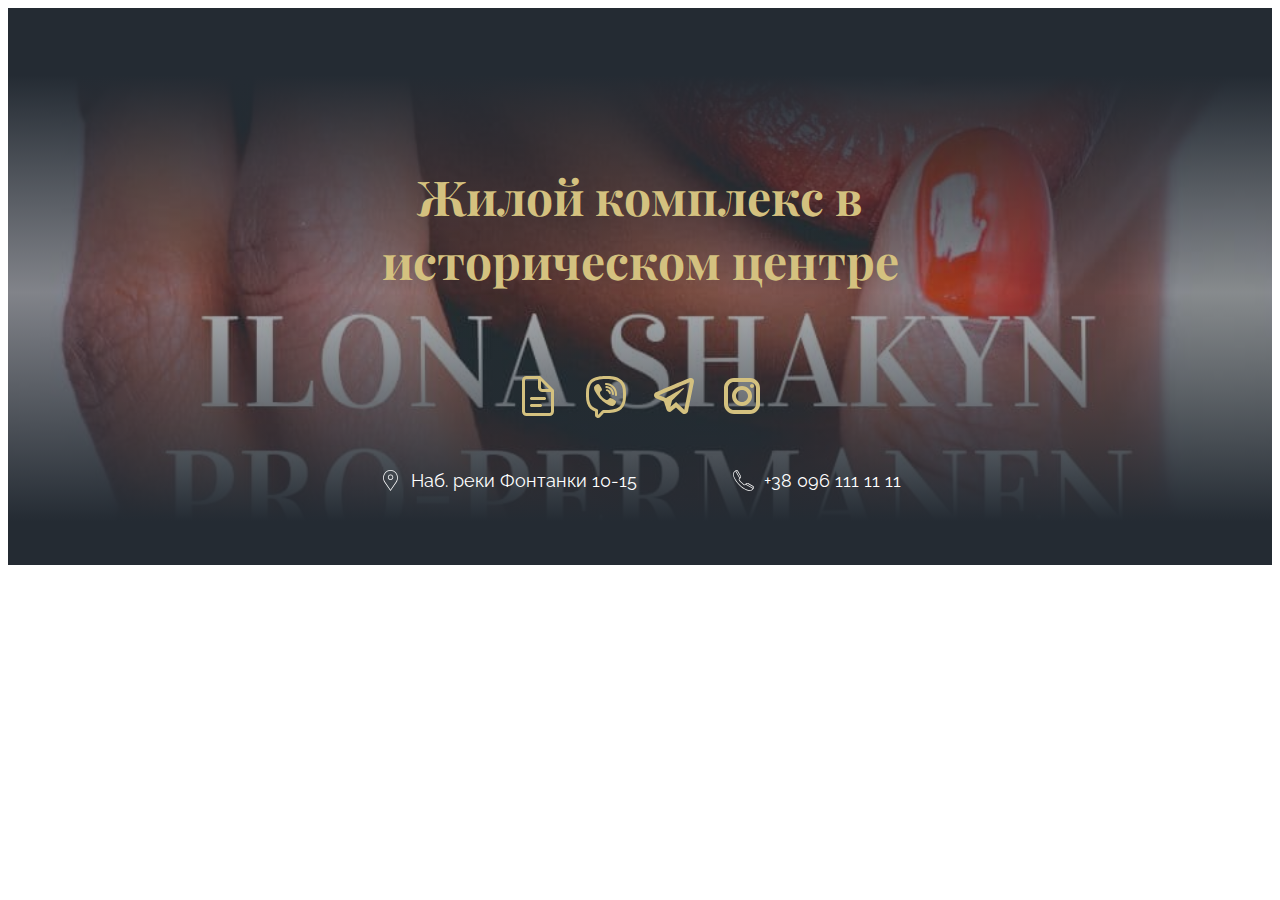
==== index.html @ 41fd20e3 "add hero section" ====
<!DOCTYPE html>
<html lang="ru">
  <head>
    <meta charset="UTF-8" />
    <meta http-equiv="X-UA-Compatible" content="IE=edge" />
    <meta name="viewport" content="width=device-width, initial-scale=1.0" />
    <link rel="preconnect" href="https://fonts.googleapis.com" />
    <link rel="preconnect" href="https://fonts.gstatic.com" crossorigin />
    <link
      href="https://fonts.googleapis.com/css2?family=Playfair+Display:wght@700&family=Raleway&family=Roboto&display=swap"
      rel="stylesheet"
    />
    <link
      rel="stylesheet"
      href="https://cdnjs.cloudflare.com/ajax/libs/modern-normalize/1.1.0/modern-normalize.min.css"
      integrity="sha512-wpPYUAdjBVSE4KJnH1VR1HeZfpl1ub8YT/NKx4PuQ5NmX2tKuGu6U/JRp5y+Y8XG2tV+wKQpNHVUX03MfMFn9Q=="
      crossorigin="anonymous"
      referrerpolicy="no-referrer"
    />
    <link rel="stylesheet" href="./sass/main.css" />
    <title>ilona-shakyn-pro-permanent</title>
  </head>
  <body>
    <main>
      <section class="hero">
        <div class="container">
          <h1 class="hero__title">Жилой комплекс в историческом центре</h1>

          <ul class="hero__list list">
            <li class="hero__item">
              <a href="" class="hero__list list">
                <svg class="hero__icon" width="48" height="48">
                  <use href="./image/sprite.svg#icon-mail"></use>
                </svg>
              </a>
            </li>
            <li class="hero__item">
              <a href="" class="hero__list list">
                <svg class="hero__icon" width="48" height="48">
                  <use href="./image/sprite.svg#icon-viber"></use>
                </svg>
              </a>
            </li>
            <li class="hero__item">
              <a href="" class="hero__list list">
                <svg class="hero__icon" width="48" height="48">
                  <use href="./image/sprite.svg#icon-telegram"></use>
                </svg>
              </a>
            </li>
            <li class="hero__item">
              <a href="" class="hero__list list">
                <svg class="hero__icon" width="48" height="48">
                  <use href="./image/sprite.svg#icon-instagram"></use>
                </svg>
              </a>
            </li>
          </ul>
          <ul class="hero__info-list list">
            <li class="hero__info-item">
              <a
                href=""
                target="_blank"
                rel="noopener noreferrer"
                class="hero__info-link link"
                ><svg class="hero__info-icon" width="21" height="21">
                  <use href="./image/sprite.svg#icon-nav-icon"></use>
                </svg>
                Наб. реки Фонтанки 10-15</a
              >
            </li>
            <li class="hero__info-item">
              <a href="tel:+380961111111" class="hero__info-link link"
                ><svg class="hero__info-icon" width="21" height="21">
                  <use href="./image/sprite.svg#icon-phone-call"></use>
                </svg>
                +38 096 111 11 11</a
              >
            </li>
          </ul>
        </div>
      </section>
    </main>
  </body>
</html>
---- sass/main.css ----
body {
  font-family: "Raleway", sans-serif;
}

h1,
h2,
h3,
h4,
h5,
h6 {
  margin-top: 0;
  margin-bottom: 0;
  font-family: "Playfair Display", serif;
  font-style: normal;
  font-weight: 700;
}

p {
  margin-top: 0;
  margin-bottom: 0;
  font-family: "Roboto", sans-serif;
  font-style: normal;
  font-weight: 300;
}

ul {
  margin-top: 0;
  margin-bottom: 0;
  padding-left: 0;
}

img {
  display: block;
}

.list {
  list-style: none;
}

.link {
  text-decoration: none;
}

:root {
  --main-title-color: #d4c17f;
  --second-title-color: #ffffff;
  --main-text-color: #ffffff;
  --main-nav-color: #d4c17f;
  --second-nav-color: #ffffff;
  --main-icon-color: #d4c17f;
  --main-anime: cubic-bezier(0.4, 0, 0.2, 1);
  --main-time-anime: 250ms;
}

.visually-hidden {
  position: absolute;
  width: 1px;
  height: 1px;
  margin: -1px;
  padding: 0;
  overflow: hidden;
  border: 0;
  clip: rect(0 0 0 0);
}

.container {
  width: 100%;
  padding-left: 15px;
  padding-right: 15px;
  margin: 0 auto;
}

@media screen and (min-width: 480px) {
  .container {
    max-width: 480px;
  }
}

@media screen and (min-width: 768px) {
  .container {
    max-width: 768px;
  }
}

@media screen and (min-width: 1200px) {
  .container {
    max-width: 1200px;
  }
}

.hero {
  padding-top: 96px;
  padding-bottom: 74px;
  background-image: -webkit-gradient(linear, left top, left bottom, color-stop(11.98%, #242b33), color-stop(51.04%, rgba(45, 52, 60, 0.38)), color-stop(92.19%, #242b33)), url(/image/hero-img.jpg);
  background-image: linear-gradient(180deg, #242b33 11.98%, rgba(45, 52, 60, 0.38) 51.04%, #242b33 92.19%), url(/image/hero-img.jpg);
  background-repeat: no-repeat;
  background-position: center;
  background-size: cover;
  margin: 0 auto;
}

@media screen and (min-width: 768px) {
  .hero {
    font-size: 48px;
  }
}

@media screen and (min-width: 1200px) {
  .hero {
    padding-top: 156px;
    padding-bottom: 74px;
  }
}

.hero__title {
  font-size: 26px;
  line-height: calc(64 / 48);
  text-align: center;
  color: #d4c17f;
  margin: 0 auto;
}

@media screen and (min-width: 768px) {
  .hero__title {
    font-size: 48px;
  }
}

@media screen and (min-width: 1200px) {
  .hero__title {
    width: 556px;
  }
}

.hero__list {
  display: -webkit-box;
  display: -ms-flexbox;
  display: flex;
  -ms-flex-wrap: wrap;
      flex-wrap: wrap;
  margin-top: 40px;
  -webkit-box-pack: center;
      -ms-flex-pack: center;
          justify-content: center;
}

.hero__item:not(:last-child) {
  margin-right: 20px;
}

.hero__icon {
  fill: var(--main-icon-color);
}

.hero__info-list {
  margin-top: 50px;
  display: -webkit-box;
  display: -ms-flexbox;
  display: flex;
  -webkit-box-orient: vertical;
  -webkit-box-direction: normal;
      -ms-flex-direction: column;
          flex-direction: column;
  -webkit-box-align: center;
      -ms-flex-align: center;
          align-items: center;
}

@media screen and (min-width: 1200px) {
  .hero__info-list {
    -webkit-box-orient: horizontal;
    -webkit-box-direction: normal;
        -ms-flex-direction: row;
            flex-direction: row;
    -webkit-box-pack: center;
        -ms-flex-pack: center;
            justify-content: center;
    -webkit-box-align: center;
        -ms-flex-align: center;
            align-items: center;
  }
}

.hero__info-item:not(:last-child) {
  margin-bottom: 20px;
}

@media screen and (min-width: 1200px) {
  .hero__info-item:not(:last-child) {
    margin-bottom: 0;
    margin-right: 96px;
  }
}

.hero__info-link {
  color: var(--main-text-color);
  font-size: 18px;
  line-height: calc(21 / 18);
  display: -webkit-box;
  display: -ms-flexbox;
  display: flex;
}

.hero__info-icon {
  fill: var(--main-text-color);
  margin-right: 10px;
}
/*# sourceMappingURL=main.css.map */
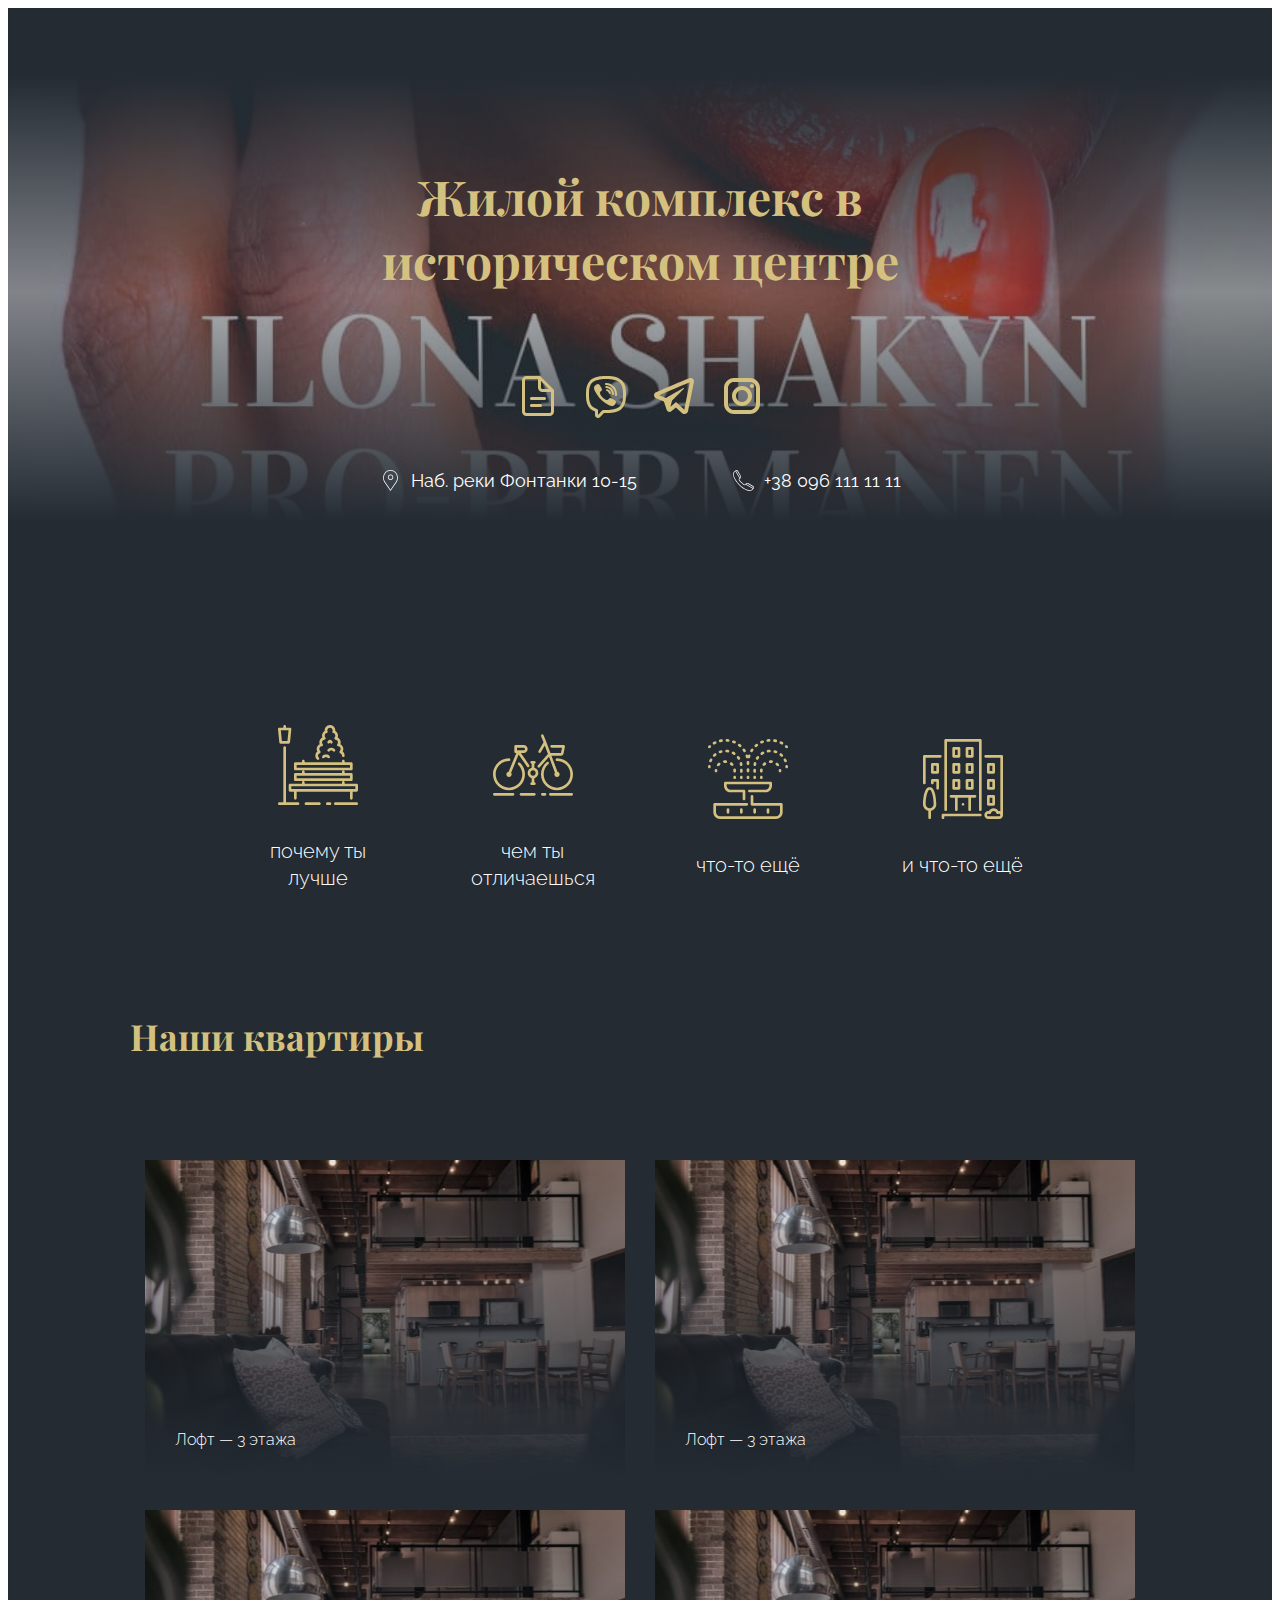
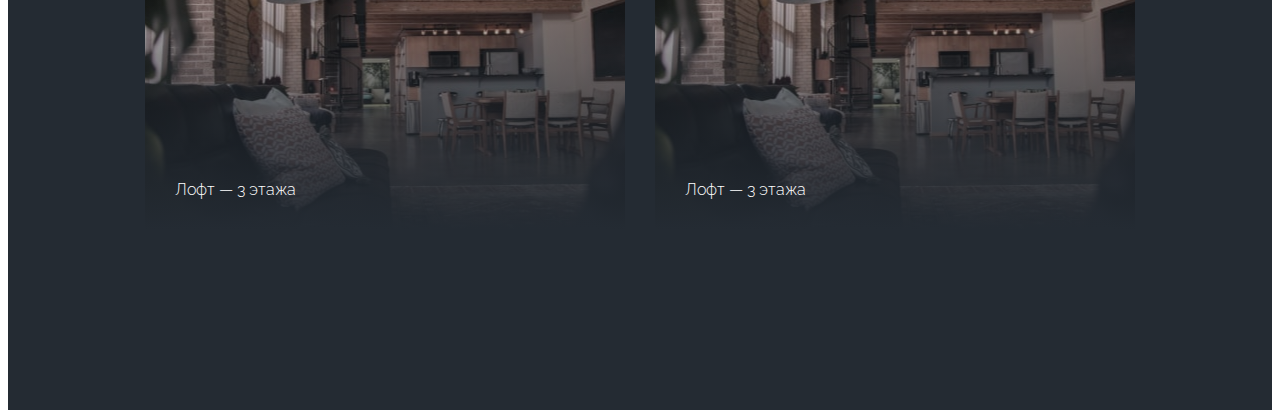
==== commit 80282fdc: "add main" ====
--- a/index.html
+++ b/index.html
@@ -17,11 +17,12 @@
       crossorigin="anonymous"
       referrerpolicy="no-referrer"
     />
-    <link rel="stylesheet" href="./sass/main.css" />
+    <link rel="stylesheet" href="./css/main.min.css" />
     <title>ilona-shakyn-pro-permanent</title>
   </head>
   <body>
     <main>
+      <!-- Hero -->
       <section class="hero">
         <div class="container">
           <h1 class="hero__title">Жилой комплекс в историческом центре</h1>
@@ -80,6 +81,70 @@
           </ul>
         </div>
       </section>
+
+      <!-- Advantage -->
+
+      <section class="advantage">
+        <div class="container">
+          <h2 class="visually-hidden">Преимущества</h2>
+          <ul class="advantage__list list">
+            <li class="advantage__item">
+              <svg class="advantage-icon" width="80" height="80">
+                <use href="./image/sprite.svg#icon-bench"></use>
+              </svg>
+              <p class="advantage__text">почему ты лучше</p>
+            </li>
+            <li class="advantage__item">
+              <svg class="advantage-icon" width="80" height="80">
+                <use href="./image/sprite.svg#icon-bicycle"></use>
+              </svg>
+              <p class="advantage__text">чем ты отличаешься</p>
+            </li>
+            <li class="advantage__item">
+              <svg class="advantage-icon" width="80" height="80">
+                <use href="./image/sprite.svg#icon-fountain"></use>
+              </svg>
+              <p class="advantage__text">что-то ещё</p>
+            </li>
+            <li class="advantage__item">
+              <svg class="advantage-icon" width="80" height="80">
+                <use href="./image/sprite.svg#icon-building"></use>
+              </svg>
+              <p class="advantage__text">и что-то ещё</p>
+            </li>
+          </ul>
+        </div>
+      </section>
+
+      <!-- Work -->
+
+      <section class="work">
+        <div class="container">
+          <h2 class="work__title">Наши квартиры</h2>
+          <ul class="work__list list">
+            <li class="work__item">
+              <a href="" class="work__link link">
+                <p class="work__text">Лофт — 3 этажа</p>
+              </a>
+            </li>
+            <li class="work__item">
+              <a href="" class="work__link link">
+                <p class="work__text">Лофт — 3 этажа</p>
+              </a>
+            </li>
+            <li class="work__item">
+              <a href="" class="work__link link">
+                <p class="work__text">Лофт — 3 этажа</p>
+              </a>
+            </li>
+            <li class="work__item">
+              <a href="" class="work__link link">
+                <p class="work__text">Лофт — 3 этажа</p>
+              </a>
+            </li>
+          </ul>
+        </div>
+      </section>
     </main>
   </body>
 </html>
--- a/css/main.min.css
+++ b/css/main.min.css
@@ -0,0 +1,2 @@
+body{font-family:"Raleway", sans-serif}h1,h2,h3,h4,h5,h6{margin-top:0;margin-bottom:0;font-family:"Playfair Display", serif;font-style:normal;font-weight:700;color:var(--main-title-color)}p{margin-top:0;margin-bottom:0;font-family:"Roboto", sans-serif;font-style:normal;font-weight:300;color:var(--main-text-color)}ul{margin-top:0;margin-bottom:0;padding-left:0}img{display:block}.list{list-style:none}.link{text-decoration:none}:root{--main-title-color: #d4c17f;--second-title-color: #ffffff;--main-text-color: #ffffff;--main-nav-color: #d4c17f;--second-nav-color: #ffffff;--main-icon-color: #d4c17f;--main-anime: cubic-bezier(0.4, 0, 0.2, 1);--main-time-anime: 250ms}.visually-hidden{position:absolute;width:1px;height:1px;margin:-1px;padding:0;overflow:hidden;border:0;clip:rect(0 0 0 0)}.container{width:100%;padding-left:15px;padding-right:15px;margin:0 auto}@media screen and (min-width: 480px){.container{max-width:480px}}@media screen and (min-width: 768px){.container{max-width:768px}}@media screen and (min-width: 1200px){.container{max-width:1200px}}.hero{padding-top:96px;padding-bottom:74px;background-image:linear-gradient(180deg, #242b33 11.98%, rgba(45,52,60,0.38) 51.04%, #242b33 92.19%),url(/image/hero-img.jpg);background-repeat:no-repeat;background-position:center;background-size:cover;margin:0 auto}@media screen and (min-width: 768px){.hero{font-size:48px}}@media screen and (min-width: 1200px){.hero{padding-top:156px;padding-bottom:74px}}.hero__title{font-size:26px;line-height:calc(64 / 48);text-align:center;color:#d4c17f;margin:0 auto}@media screen and (min-width: 768px){.hero__title{font-size:48px}}@media screen and (min-width: 1200px){.hero__title{width:556px}}.hero__list{display:flex;flex-wrap:wrap;margin-top:40px;justify-content:center}.hero__item:not(:last-child){margin-right:20px}.hero__icon{fill:var(--main-icon-color)}.hero__info-list{margin-top:50px;display:flex;flex-direction:column;align-items:center}@media screen and (min-width: 1200px){.hero__info-list{flex-direction:row;justify-content:center;align-items:center}}.hero__info-item:not(:last-child){margin-bottom:20px}@media screen and (min-width: 1200px){.hero__info-item:not(:last-child){margin-bottom:0;margin-right:96px}}.hero__info-link{color:var(--main-text-color);font-size:18px;line-height:calc(21 / 18);display:flex}.hero__info-icon{fill:var(--main-text-color);margin-right:10px}.advantage{background-color:#242b33;padding-top:80px;padding-bottom:80px}@media screen and (min-width: 768px){.advantage{padding-top:100px;padding-bottom:100px}}@media screen and (min-width: 1200px){.advantage{padding-top:120px;padding-bottom:120px}}.advantage__list{display:flex;flex-wrap:wrap;align-items:center;justify-content:center;margin-top:-40px;margin-left:-20px}@media screen and (min-width: 1200px){.advantage__list{flex-wrap:nowrap;max-width:790px;margin:0 auto}}.advantage__item{flex-basis:calc(100% / 2 - 70px);margin-top:40px;margin-left:20px;display:flex;flex-direction:column;justify-content:center;align-items:center}@media screen and (min-width: 1200px){.advantage__item{margin-left:0}.advantage__item:not(:last-child){margin-right:70px}}.advantage__text{margin-top:20px;font-size:16px;font-family:"Raleway", sans-serif;line-height:1.35;text-align:center}@media screen and (min-width: 1200px){.advantage__text{margin-top:33px;font-size:20px}}.work{background-color:#242b33;padding-bottom:80px}@media screen and (min-width: 768px){.work{padding-bottom:100px}}@media screen and (min-width: 1200px){.work{padding-bottom:180px}}.work__title{font-size:24px;line-height:calc(48 / 36);margin-bottom:40px}@media screen and (min-width: 768px){.work__title{margin-left:130px;font-size:36px}}@media screen and (min-width: 1200px){.work__title{font-size:36px;margin-bottom:100px;margin-left:90px}}.work__list{display:flex;flex-direction:column;align-content:center;justify-content:center}@media screen and (min-width: 1200px){.work__list{flex-direction:row;flex-wrap:wrap;margin-top:-30px;margin-left:-30px}}@media screen and (max-width: 1199px){.work__item{width:100%}.work__item:not(:last-child){margin-bottom:30px}}.work__link{position:relative;display:block;background-image:linear-gradient(180deg, #242b33 0%, rgba(36,43,51,0) .01%, #242b33 100%),url(/image/exemple-img.jpg);max-width:480px;height:200px;background-repeat:no-repeat;background-position:center;background-size:cover}@media screen and (min-width: 768px) and (max-width: 1199px){.work__link{width:535px;height:320px;margin-left:auto;margin-right:auto}}@media screen and (min-width: 1200px){.work__link{flex-basis:calc(100% / 2 - 30px);margin-top:30px;margin-left:30px;width:535px;height:320px}}.work__text{position:absolute;left:30px;bottom:30px;font-family:"Raleway", sans-serif;font-size:16px;line-height:calc(28 / 24)}
+/*# sourceMappingURL=main.min.css.map */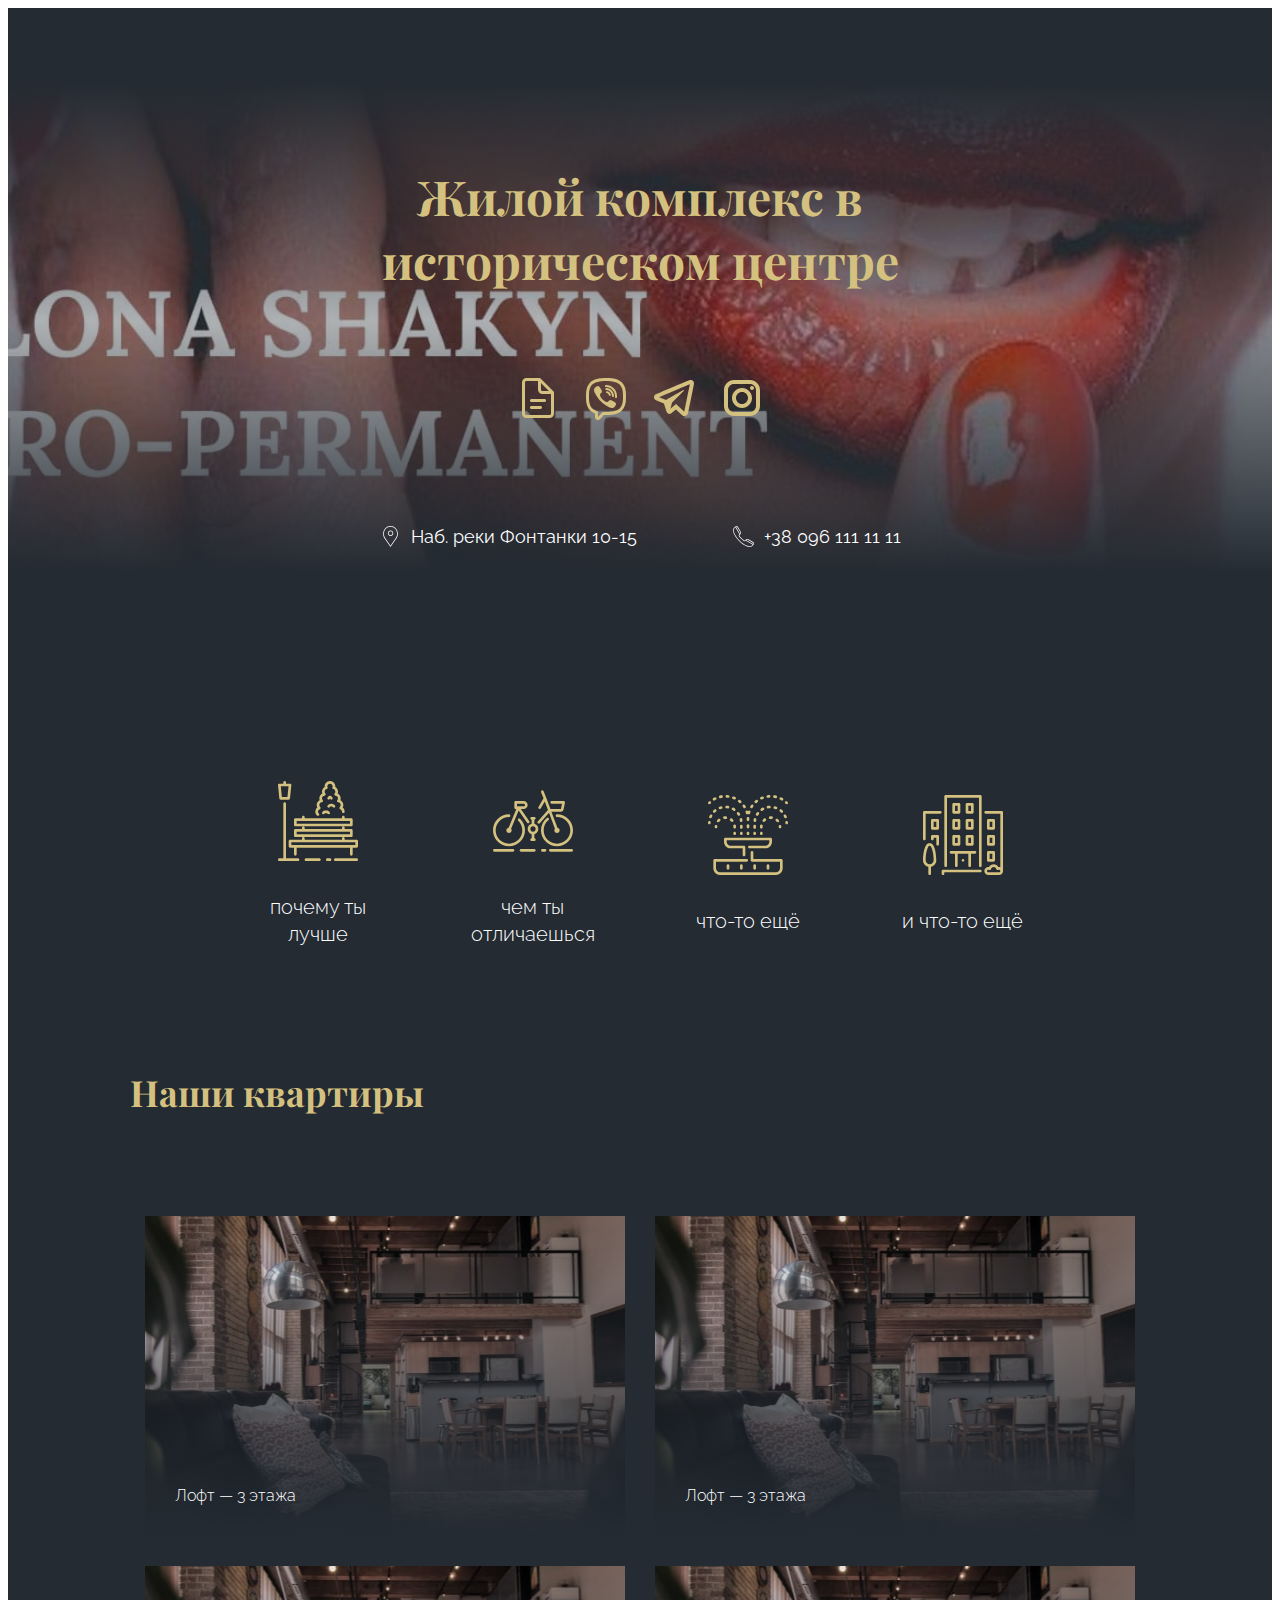
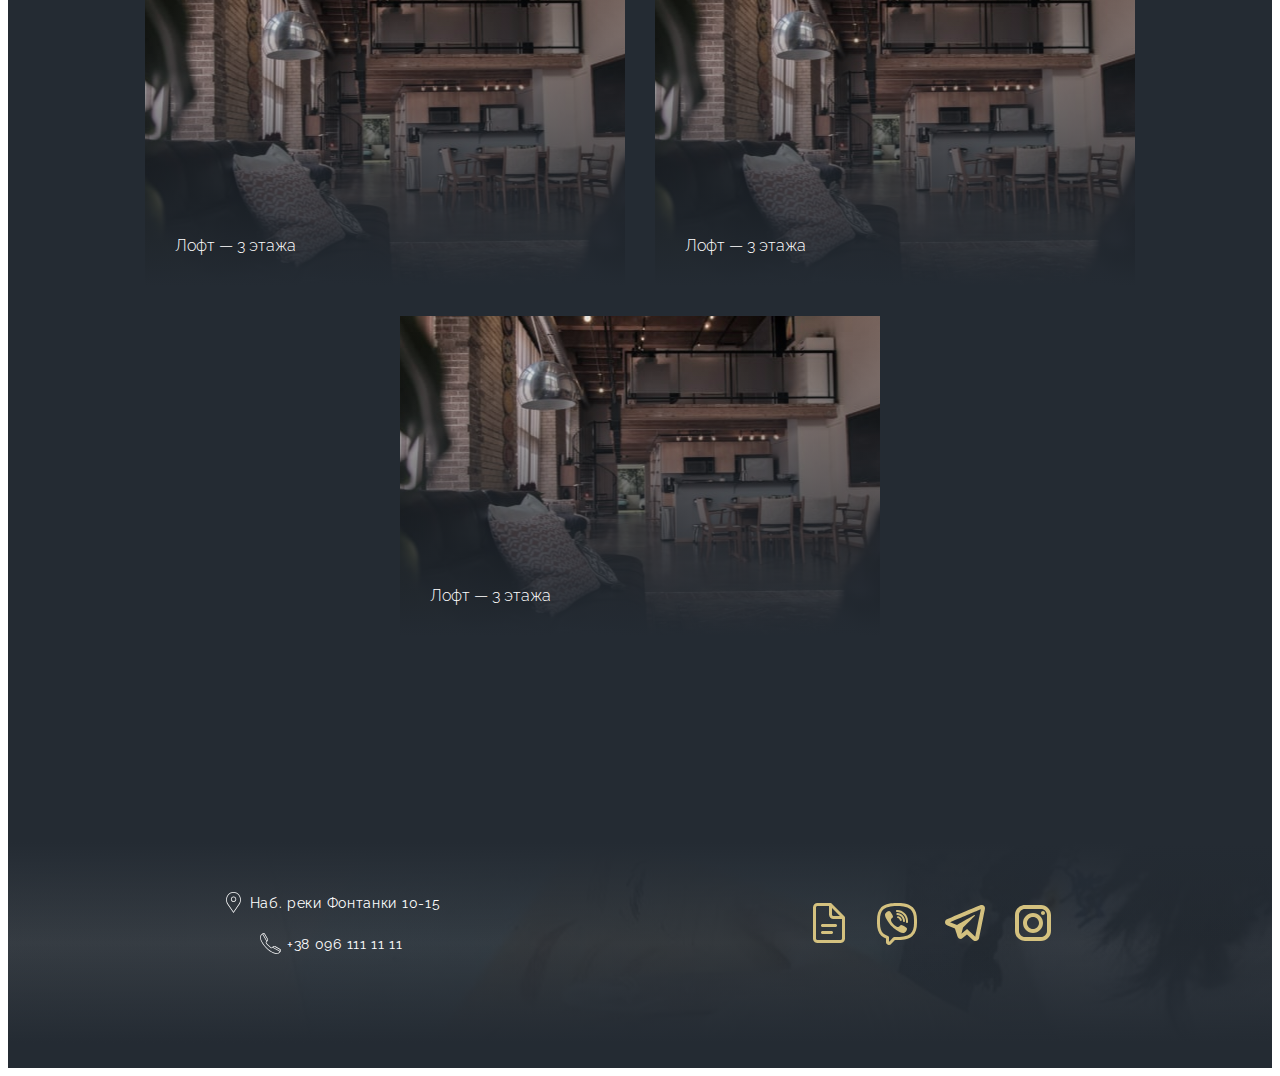
==== commit ed7d8a23: "add work." ====
--- a/index.html
+++ b/index.html
@@ -29,28 +29,28 @@
 
           <ul class="hero__list list">
             <li class="hero__item">
-              <a href="" class="hero__list list">
+              <a href="" class="hero__link link">
                 <svg class="hero__icon" width="48" height="48">
                   <use href="./image/sprite.svg#icon-mail"></use>
                 </svg>
               </a>
             </li>
             <li class="hero__item">
-              <a href="" class="hero__list list">
+              <a href="" class="hero__link link">
                 <svg class="hero__icon" width="48" height="48">
                   <use href="./image/sprite.svg#icon-viber"></use>
                 </svg>
               </a>
             </li>
             <li class="hero__item">
-              <a href="" class="hero__list list">
+              <a href="" class="hero__link link">
                 <svg class="hero__icon" width="48" height="48">
                   <use href="./image/sprite.svg#icon-telegram"></use>
                 </svg>
               </a>
             </li>
             <li class="hero__item">
-              <a href="" class="hero__list list">
+              <a href="" class="hero__link link">
                 <svg class="hero__icon" width="48" height="48">
                   <use href="./image/sprite.svg#icon-instagram"></use>
                 </svg>
@@ -122,23 +122,28 @@
         <div class="container">
           <h2 class="work__title">Наши квартиры</h2>
           <ul class="work__list list">
-            <li class="work__item">
-              <a href="" class="work__link link">
-                <p class="work__text">Лофт — 3 этажа</p>
-              </a>
-            </li>
-            <li class="work__item">
-              <a href="" class="work__link link">
-                <p class="work__text">Лофт — 3 этажа</p>
-              </a>
-            </li>
-            <li class="work__item">
-              <a href="" class="work__link link">
-                <p class="work__text">Лофт — 3 этажа</p>
-              </a>
-            </li>
-            <li class="work__item">
-              <a href="" class="work__link link">
+            <li id="r1" class="work__item">
+              <a href="first-work.html" class="work__link link">
+                <p class="work__text">Лофт — 3 этажа</p>
+              </a>
+            </li>
+            <li id="r2" class="work__item">
+              <a href="second-work.html" class="work__link link">
+                <p class="work__text">Лофт — 3 этажа</p>
+              </a>
+            </li>
+            <li id="r3" class="work__item">
+              <a href="third-work.html" class="work__link link">
+                <p class="work__text">Лофт — 3 этажа</p>
+              </a>
+            </li>
+            <li id="r4" class="work__item">
+              <a href="fourth-work.html" class="work__link link">
+                <p class="work__text">Лофт — 3 этажа</p>
+              </a>
+            </li>
+            <li id="r5" class="work__item">
+              <a href="fiveth-work.html" class="work__link link">
                 <p class="work__text">Лофт — 3 этажа</p>
               </a>
             </li>
@@ -146,5 +151,64 @@
         </div>
       </section>
     </main>
+
+    <!-- Footer -->
+
+    <footer class="footer">
+      <div class="container footer__container">
+        <ul class="footer__info-list list">
+          <li class="footer__info-item">
+            <a
+              href=""
+              target="_blank"
+              rel="noopener noreferrer"
+              class="footer__info-link link"
+              ><svg class="footer__info-icon" width="21" height="21">
+                <use href="./image/sprite.svg#icon-nav-icon"></use>
+              </svg>
+              Наб. реки Фонтанки 10-15</a
+            >
+          </li>
+          <li class="footer__info-item">
+            <a href="tel:+380961111111" class="footer__info-link link"
+              ><svg class="footer__info-icon" width="21" height="21">
+                <use href="./image/sprite.svg#icon-phone-call"></use>
+              </svg>
+              +38 096 111 11 11</a
+            >
+          </li>
+        </ul>
+        <ul class="footer__list list">
+          <li class="footer__item">
+            <a href="" class="footer__link link">
+              <svg class="footer__icon" width="48" height="48">
+                <use href="./image/sprite.svg#icon-mail"></use>
+              </svg>
+            </a>
+          </li>
+          <li class="footer__item">
+            <a href="" class="footer__link link">
+              <svg class="footer__icon" width="48" height="48">
+                <use href="./image/sprite.svg#icon-viber"></use>
+              </svg>
+            </a>
+          </li>
+          <li class="footer__item">
+            <a href="" class="footer__link link">
+              <svg class="footer__icon" width="48" height="48">
+                <use href="./image/sprite.svg#icon-telegram"></use>
+              </svg>
+            </a>
+          </li>
+          <li class="footer__item">
+            <a href="" class="footer__link link">
+              <svg class="footer__icon" width="48" height="48">
+                <use href="./image/sprite.svg#icon-instagram"></use>
+              </svg>
+            </a>
+          </li>
+        </ul>
+      </div>
+    </footer>
   </body>
 </html>
--- a/css/main.min.css
+++ b/css/main.min.css
@@ -1,2 +1,2 @@
-body{font-family:"Raleway", sans-serif}h1,h2,h3,h4,h5,h6{margin-top:0;margin-bottom:0;font-family:"Playfair Display", serif;font-style:normal;font-weight:700;color:var(--main-title-color)}p{margin-top:0;margin-bottom:0;font-family:"Roboto", sans-serif;font-style:normal;font-weight:300;color:var(--main-text-color)}ul{margin-top:0;margin-bottom:0;padding-left:0}img{display:block}.list{list-style:none}.link{text-decoration:none}:root{--main-title-color: #d4c17f;--second-title-color: #ffffff;--main-text-color: #ffffff;--main-nav-color: #d4c17f;--second-nav-color: #ffffff;--main-icon-color: #d4c17f;--main-anime: cubic-bezier(0.4, 0, 0.2, 1);--main-time-anime: 250ms}.visually-hidden{position:absolute;width:1px;height:1px;margin:-1px;padding:0;overflow:hidden;border:0;clip:rect(0 0 0 0)}.container{width:100%;padding-left:15px;padding-right:15px;margin:0 auto}@media screen and (min-width: 480px){.container{max-width:480px}}@media screen and (min-width: 768px){.container{max-width:768px}}@media screen and (min-width: 1200px){.container{max-width:1200px}}.hero{padding-top:96px;padding-bottom:74px;background-image:linear-gradient(180deg, #242b33 11.98%, rgba(45,52,60,0.38) 51.04%, #242b33 92.19%),url(/image/hero-img.jpg);background-repeat:no-repeat;background-position:center;background-size:cover;margin:0 auto}@media screen and (min-width: 768px){.hero{font-size:48px}}@media screen and (min-width: 1200px){.hero{padding-top:156px;padding-bottom:74px}}.hero__title{font-size:26px;line-height:calc(64 / 48);text-align:center;color:#d4c17f;margin:0 auto}@media screen and (min-width: 768px){.hero__title{font-size:48px}}@media screen and (min-width: 1200px){.hero__title{width:556px}}.hero__list{display:flex;flex-wrap:wrap;margin-top:40px;justify-content:center}.hero__item:not(:last-child){margin-right:20px}.hero__icon{fill:var(--main-icon-color)}.hero__info-list{margin-top:50px;display:flex;flex-direction:column;align-items:center}@media screen and (min-width: 1200px){.hero__info-list{flex-direction:row;justify-content:center;align-items:center}}.hero__info-item:not(:last-child){margin-bottom:20px}@media screen and (min-width: 1200px){.hero__info-item:not(:last-child){margin-bottom:0;margin-right:96px}}.hero__info-link{color:var(--main-text-color);font-size:18px;line-height:calc(21 / 18);display:flex}.hero__info-icon{fill:var(--main-text-color);margin-right:10px}.advantage{background-color:#242b33;padding-top:80px;padding-bottom:80px}@media screen and (min-width: 768px){.advantage{padding-top:100px;padding-bottom:100px}}@media screen and (min-width: 1200px){.advantage{padding-top:120px;padding-bottom:120px}}.advantage__list{display:flex;flex-wrap:wrap;align-items:center;justify-content:center;margin-top:-40px;margin-left:-20px}@media screen and (min-width: 1200px){.advantage__list{flex-wrap:nowrap;max-width:790px;margin:0 auto}}.advantage__item{flex-basis:calc(100% / 2 - 70px);margin-top:40px;margin-left:20px;display:flex;flex-direction:column;justify-content:center;align-items:center}@media screen and (min-width: 1200px){.advantage__item{margin-left:0}.advantage__item:not(:last-child){margin-right:70px}}.advantage__text{margin-top:20px;font-size:16px;font-family:"Raleway", sans-serif;line-height:1.35;text-align:center}@media screen and (min-width: 1200px){.advantage__text{margin-top:33px;font-size:20px}}.work{background-color:#242b33;padding-bottom:80px}@media screen and (min-width: 768px){.work{padding-bottom:100px}}@media screen and (min-width: 1200px){.work{padding-bottom:180px}}.work__title{font-size:24px;line-height:calc(48 / 36);margin-bottom:40px}@media screen and (min-width: 768px){.work__title{margin-left:130px;font-size:36px}}@media screen and (min-width: 1200px){.work__title{font-size:36px;margin-bottom:100px;margin-left:90px}}.work__list{display:flex;flex-direction:column;align-content:center;justify-content:center}@media screen and (min-width: 1200px){.work__list{flex-direction:row;flex-wrap:wrap;margin-top:-30px;margin-left:-30px}}@media screen and (max-width: 1199px){.work__item{width:100%}.work__item:not(:last-child){margin-bottom:30px}}.work__link{position:relative;display:block;background-image:linear-gradient(180deg, #242b33 0%, rgba(36,43,51,0) .01%, #242b33 100%),url(/image/exemple-img.jpg);max-width:480px;height:200px;background-repeat:no-repeat;background-position:center;background-size:cover}@media screen and (min-width: 768px) and (max-width: 1199px){.work__link{width:535px;height:320px;margin-left:auto;margin-right:auto}}@media screen and (min-width: 1200px){.work__link{flex-basis:calc(100% / 2 - 30px);margin-top:30px;margin-left:30px;width:535px;height:320px}}.work__text{position:absolute;left:30px;bottom:30px;font-family:"Raleway", sans-serif;font-size:16px;line-height:calc(28 / 24)}
+body{font-family:"Raleway", sans-serif}h1,h2,h3,h4,h5,h6{margin-top:0;margin-bottom:0;font-family:"Playfair Display", serif;font-style:normal;font-weight:700;color:var(--main-title-color)}p{margin-top:0;margin-bottom:0;font-family:"Roboto", sans-serif;font-style:normal;font-weight:300;color:var(--main-text-color)}ul{margin-top:0;margin-bottom:0;padding-left:0}img{display:block}.list{list-style:none}.link{text-decoration:none}:root{--main-title-color: #d4c17f;--second-title-color: #ffffff;--main-text-color: #ffffff;--second-text-color: #d4c17f;--main-nav-color: #d4c17f;--second-nav-color: #ffffff;--main-icon-color: #d4c17f;--second-icon-color: #ffffff;--main-anime: cubic-bezier(0.4, 0, 0.2, 1);--main-time-anime: 250ms}.visually-hidden{position:absolute;width:1px;height:1px;margin:-1px;padding:0;overflow:hidden;border:0;clip:rect(0 0 0 0)}.container{width:100%;padding-left:15px;padding-right:15px;margin:0 auto}@media screen and (min-width: 480px){.container{max-width:480px}}@media screen and (min-width: 768px){.container{max-width:768px}}@media screen and (min-width: 1200px){.container{max-width:1200px}}.hero{padding-top:96px;padding-bottom:43px;background-image:linear-gradient(180deg, #242b33 11.98%, rgba(45,52,60,0.38) 51.04%, #242b33 92.19%),url(../image/hero-mob.jpg);background-repeat:no-repeat;background-position:center;background-size:cover;margin:0 auto}@media screen and (min-width: 1200px){.hero{padding-top:156px;padding-bottom:74px;background-image:linear-gradient(180deg, #242b33 11.98%, rgba(45,52,60,0.38) 51.04%, #242b33 92.19%),url(../image/hero-comp.jpg)}}.hero__title{font-size:26px;line-height:calc(64 / 48);text-align:center;color:#d4c17f;margin:0 auto}@media screen and (min-width: 768px){.hero__title{font-size:48px}}@media screen and (min-width: 1200px){.hero__title{width:556px}}.hero__list{display:flex;margin-top:82px;justify-content:center}.hero__item:not(:last-child){margin-right:20px}.hero__icon{fill:var(--main-icon-color);transition:fill var(--main-time-anime) var(--main-anime)}.hero__link:focus .hero__icon,.hero__link:hover .hero__icon{fill:var(--second-icon-color)}.hero__info-list{margin-top:50px;display:flex;flex-direction:column;align-items:center}@media screen and (min-width: 768px){.hero__info-list{margin-top:140px}}@media screen and (min-width: 1200px){.hero__info-list{flex-direction:row;justify-content:center;align-items:center;margin-top:100px}}.hero__info-item:not(:last-child){margin-bottom:20px}@media screen and (min-width: 1200px){.hero__info-item:not(:last-child){margin-bottom:0;margin-right:96px}}.hero__info-link{color:var(--main-text-color);font-size:18px;line-height:calc(21 / 18);display:flex;transition:color var(--main-time-anime) var(--main-anime)}.hero__info-link:hover,.hero__info-link:focus{color:var(--second-text-color)}.hero__info-icon{fill:var(--second-icon-color);margin-right:10px;transition:fill var(--main-time-anime) var(--main-anime)}.hero__info-link:focus .hero__info-icon,.hero__info-link:hover .hero__info-icon{fill:var(--main-icon-color)}.advantage{background-color:#242b33;padding-top:80px;padding-bottom:80px}@media screen and (min-width: 768px){.advantage{padding-top:100px;padding-bottom:100px}}@media screen and (min-width: 1200px){.advantage{padding-top:120px;padding-bottom:120px}}.advantage__list{display:flex;flex-wrap:wrap;align-items:center;justify-content:center;margin-top:-40px;margin-left:-20px}@media screen and (min-width: 1200px){.advantage__list{flex-wrap:nowrap;max-width:790px;margin:0 auto}}.advantage__item{flex-basis:calc(100% / 2 - 70px);margin-top:40px;margin-left:20px;display:flex;flex-direction:column;justify-content:center;align-items:center}@media screen and (min-width: 1200px){.advantage__item{margin-left:0}.advantage__item:not(:last-child){margin-right:70px}}.advantage__text{margin-top:20px;font-size:16px;font-family:"Raleway", sans-serif;line-height:1.35;text-align:center}@media screen and (min-width: 1200px){.advantage__text{margin-top:33px;font-size:20px}}.work{background-color:#242b33;padding-bottom:80px}@media screen and (min-width: 768px){.work{padding-bottom:100px}}@media screen and (min-width: 1200px){.work{padding-bottom:180px}}.work__title{font-size:24px;line-height:calc(48 / 36);margin-bottom:40px}@media screen and (min-width: 768px){.work__title{margin-left:130px;font-size:36px}}@media screen and (min-width: 1200px){.work__title{font-size:36px;margin-bottom:100px;margin-left:90px}}.work__list{display:flex;flex-direction:column;align-content:center;justify-content:center}@media screen and (min-width: 1200px){.work__list{flex-direction:row;flex-wrap:wrap;margin-top:-30px;margin-left:-30px}}@media screen and (max-width: 1199px){.work__item{width:100%}.work__item:not(:last-child){margin-bottom:30px}}.work__link{position:relative;display:block;background-image:linear-gradient(180deg, #242b33 0%, rgba(36,43,51,0) .01%, #242b33 100%),url(../image/exemple-img.jpg);max-width:480px;height:200px;background-repeat:no-repeat;background-position:center;background-size:cover}.work__link:hover,.work__link:focus{border:1px solid var(--main-nav-color)}@media screen and (min-width: 768px) and (max-width: 1199px){.work__link{width:535px;height:320px;margin-left:auto;margin-right:auto}}@media screen and (min-width: 1200px){.work__link{flex-basis:calc(100% / 2 - 30px);margin-top:30px;margin-left:30px;width:535px;height:320px}}.work__text{position:absolute;left:30px;bottom:30px;font-family:"Raleway", sans-serif;font-size:16px;line-height:calc(28 / 24)}.footer{padding-top:76px;padding-bottom:114px;background-image:linear-gradient(180deg, #242b33 10.42%, rgba(36,43,51,0) 50.52%, #242b33 90.1%),linear-gradient(0deg, rgba(36,43,51,0.9), rgba(36,43,51,0.9)),url(../image/footer-img.jpg);background-repeat:no-repeat;background-position:center;background-size:cover;margin:0 auto}@media screen and (min-width: 1200px){.footer__container{display:flex;justify-content:space-around}}.footer__info-list{display:flex;flex-direction:column;justify-content:center;align-items:center}.footer__info-item:not(:last-child){margin-bottom:20px}.footer__info-link{display:flex;align-items:center;font-size:14px;line-height:calc(16 / 14);letter-spacing:0.05em;color:var(--main-text-color);transition:color var(--main-time-anime) var(--main-anime)}.footer__info-link:focus,.footer__info-link:hover{color:var(--second-text-color)}.footer__info-icon{margin-right:6px;fill:var(--second-icon-color);transition:fill var(--main-time-anime) var(--main-anime)}.footer__info-link:hover .footer__info-icon,.footer__info-link:focus .footer__info-icon{fill:var(--main-icon-color)}.footer__list{display:flex;align-items:center;justify-content:center;margin-top:80px}@media screen and (min-width: 1200px){.footer__list{margin-top:0}}.footer__item:not(:last-child){margin-right:20px}.footer__link{display:block;width:48px;height:48px}.footer__icon{fill:var(--main-icon-color);transition:fill var(--main-time-anime) var(--main-anime)}.footer__link:hover .footer__icon,.footer__link:focus .footer__icon{fill:var(--second-icon-color)}.first-work{width:100vw;height:100vh;padding-top:96px;padding-bottom:74px;background-image:linear-gradient(180deg, #242b33 11.98%, rgba(45,52,60,0.38) 51.04%, #242b33 92.19%),url(../image/exemple-img.jpg);background-repeat:no-repeat;background-position:center;background-size:cover;margin:0 auto}.first-work__link{position:absolute;top:85vh;right:10vw}.first-work__icon{fill:var(--main-icon-color);transition:fill var(--main-time-anime) var(--main-anime)}.first-work__icon:focus,.first-work__icon:hover{fill:var(--second-icon-color)}.second-work{width:100vw;height:100vh;padding-top:96px;padding-bottom:74px;background-image:linear-gradient(180deg, #242b33 11.98%, rgba(45,52,60,0.38) 51.04%, #242b33 92.19%),url(../image/exemple-img.jpg);background-repeat:no-repeat;background-position:center;background-size:cover;margin:0 auto}.second-work__link{position:absolute;top:85vh;right:10vw}.second-work__icon{fill:var(--main-icon-color);transition:fill var(--main-time-anime) var(--main-anime)}.second-work__icon:focus,.second-work__icon:hover{fill:var(--second-icon-color)}.third-work{width:100vw;height:100vh;padding-top:96px;padding-bottom:74px;background-image:linear-gradient(180deg, #242b33 11.98%, rgba(45,52,60,0.38) 51.04%, #242b33 92.19%),url(../image/exemple-img.jpg);background-repeat:no-repeat;background-position:center;background-size:cover;margin:0 auto}.third-work__link{position:absolute;top:85vh;right:10vw}.third-work__icon{fill:var(--main-icon-color);transition:fill var(--main-time-anime) var(--main-anime)}.third-work__icon:focus,.third-work__icon:hover{fill:var(--second-icon-color)}.fourth-work{width:100vw;height:100vh;padding-top:96px;padding-bottom:74px;background-image:linear-gradient(180deg, #242b33 11.98%, rgba(45,52,60,0.38) 51.04%, #242b33 92.19%),url(../image/exemple-img.jpg);background-repeat:no-repeat;background-position:center;background-size:cover;margin:0 auto}.fourth-work__link{position:absolute;top:85vh;right:10vw}.fourth-work__icon{fill:var(--main-icon-color);transition:fill var(--main-time-anime) var(--main-anime)}.fourth-work__icon:focus,.fourth-work__icon:hover{fill:var(--second-icon-color)}.fiveth-work{width:100vw;height:100vh;padding-top:96px;padding-bottom:74px;background-image:linear-gradient(180deg, #242b33 11.98%, rgba(45,52,60,0.38) 51.04%, #242b33 92.19%),url(../image/exemple-img.jpg);background-repeat:no-repeat;background-position:center;background-size:cover;margin:0 auto}.fiveth-work__link{position:absolute;top:85vh;right:10vw}.fiveth-work__icon{fill:var(--main-icon-color);transition:fill var(--main-time-anime) var(--main-anime)}.fiveth-work__icon:focus,.fiveth-work__icon:hover{fill:var(--second-icon-color)}
 /*# sourceMappingURL=main.min.css.map */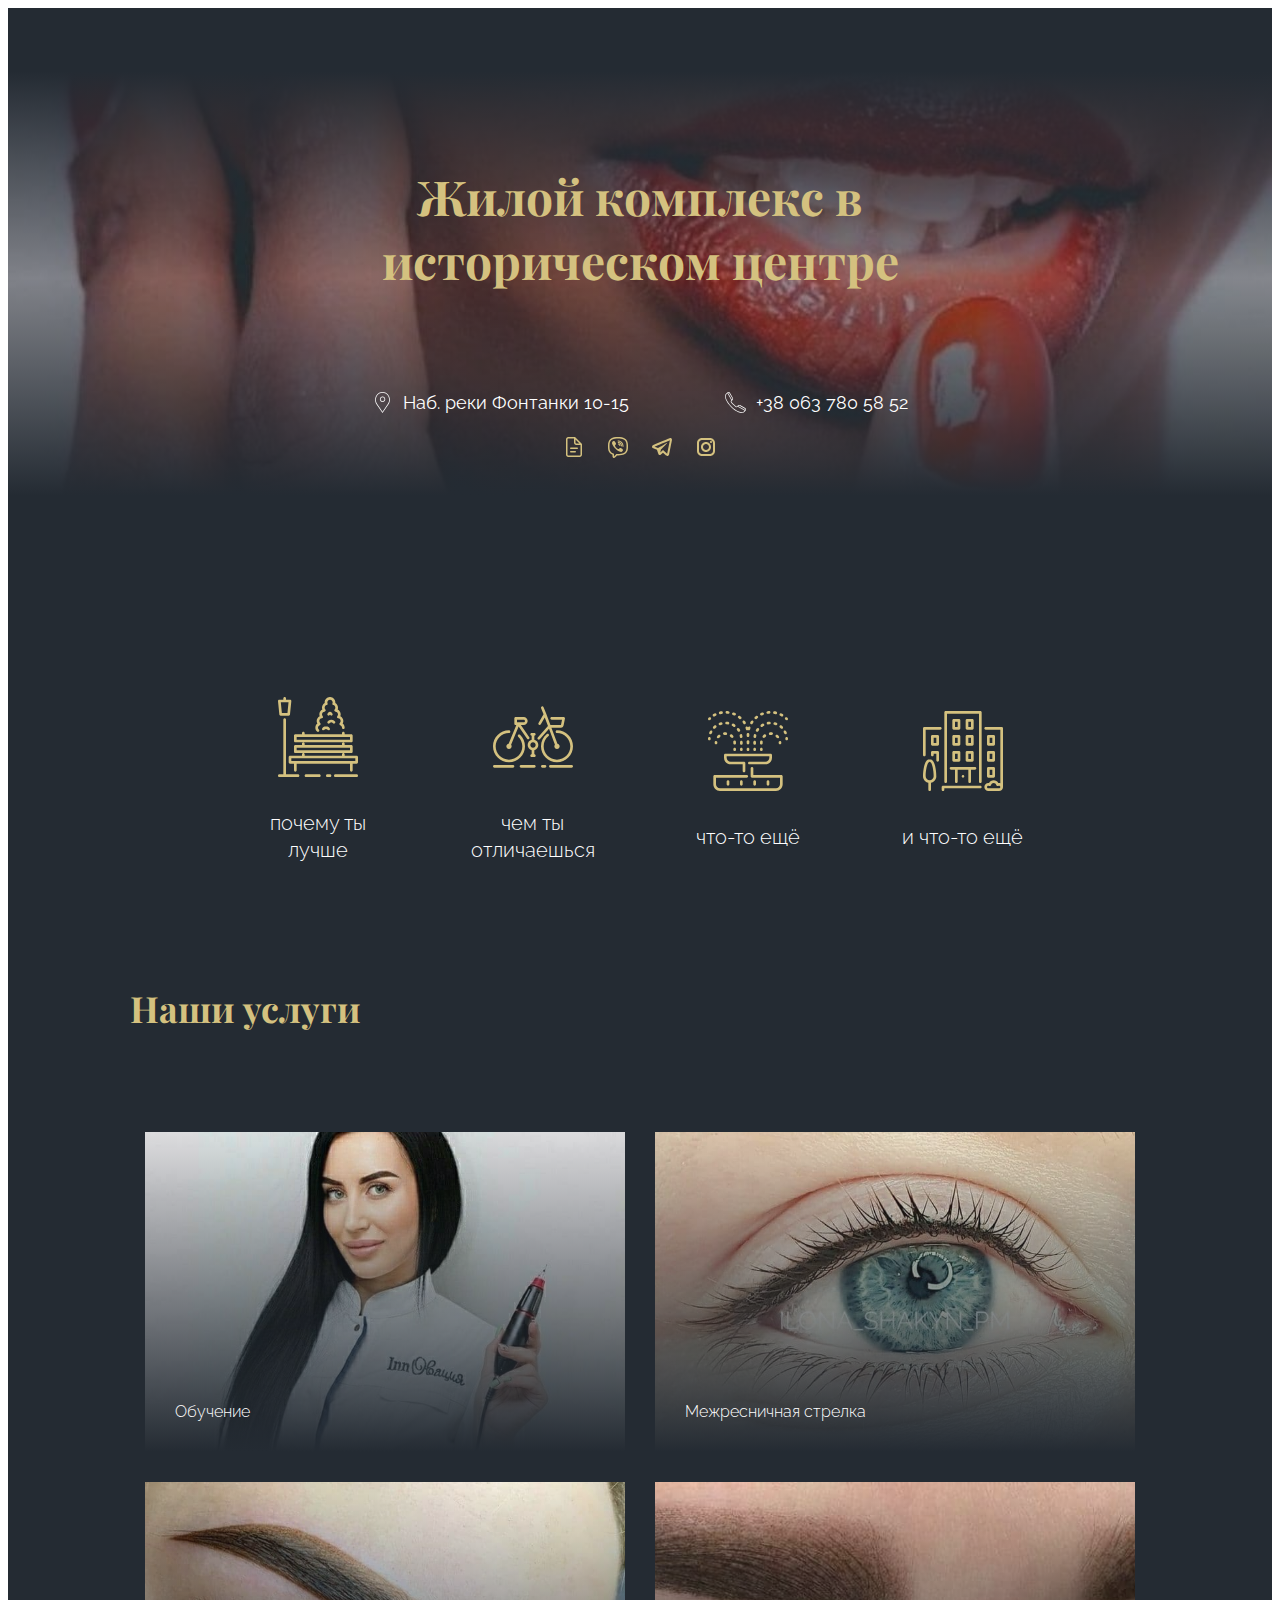
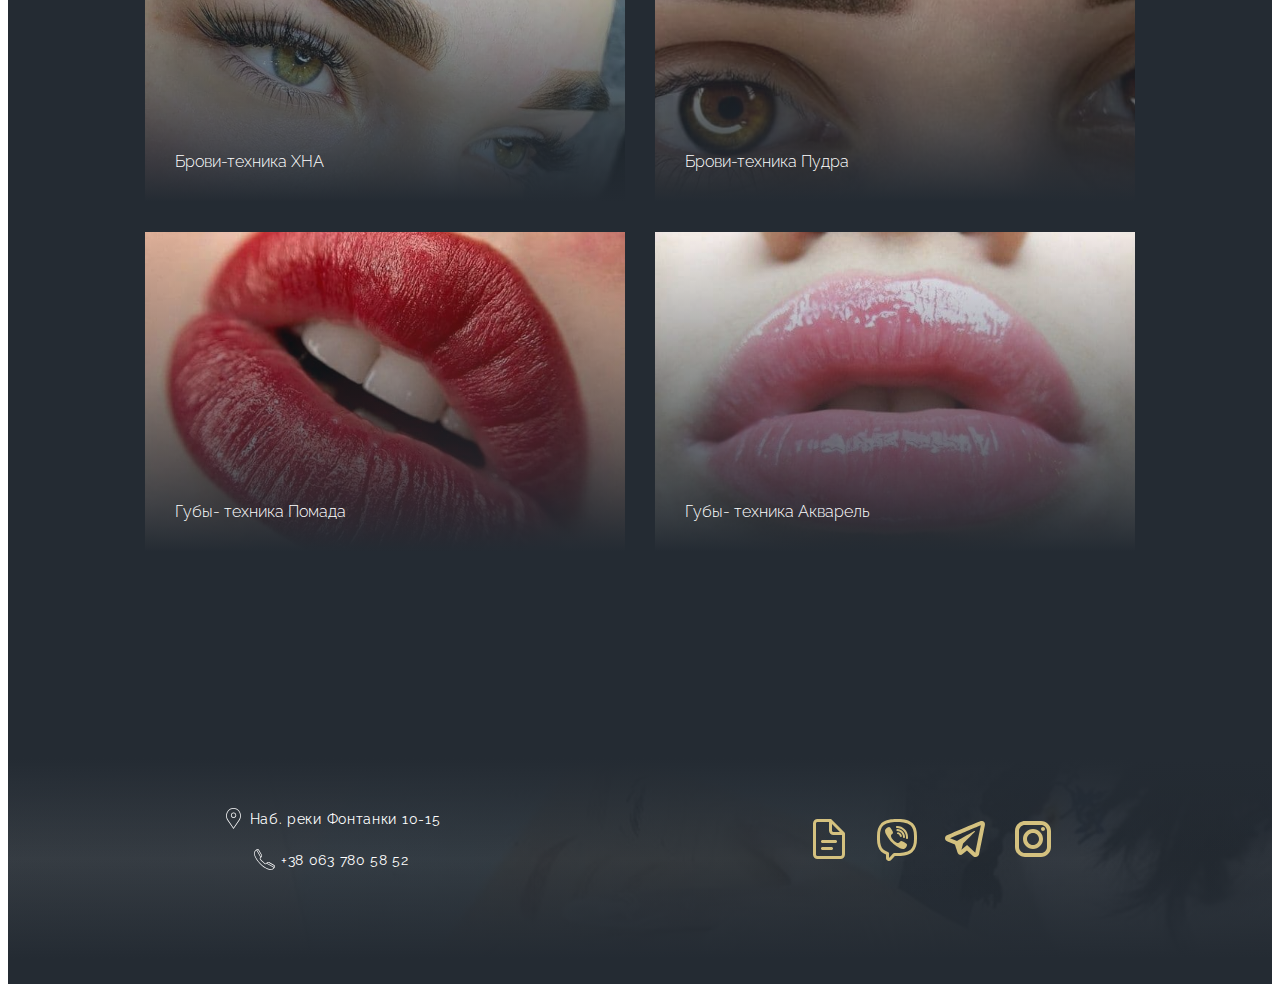
==== commit c9647546: "add work section" ====
--- a/index.html
+++ b/index.html
@@ -27,36 +27,6 @@
         <div class="container">
           <h1 class="hero__title">Жилой комплекс в историческом центре</h1>
 
-          <ul class="hero__list list">
-            <li class="hero__item">
-              <a href="" class="hero__link link">
-                <svg class="hero__icon" width="48" height="48">
-                  <use href="./image/sprite.svg#icon-mail"></use>
-                </svg>
-              </a>
-            </li>
-            <li class="hero__item">
-              <a href="" class="hero__link link">
-                <svg class="hero__icon" width="48" height="48">
-                  <use href="./image/sprite.svg#icon-viber"></use>
-                </svg>
-              </a>
-            </li>
-            <li class="hero__item">
-              <a href="" class="hero__link link">
-                <svg class="hero__icon" width="48" height="48">
-                  <use href="./image/sprite.svg#icon-telegram"></use>
-                </svg>
-              </a>
-            </li>
-            <li class="hero__item">
-              <a href="" class="hero__link link">
-                <svg class="hero__icon" width="48" height="48">
-                  <use href="./image/sprite.svg#icon-instagram"></use>
-                </svg>
-              </a>
-            </li>
-          </ul>
           <ul class="hero__info-list list">
             <li class="hero__info-item">
               <a
@@ -71,12 +41,42 @@
               >
             </li>
             <li class="hero__info-item">
-              <a href="tel:+380961111111" class="hero__info-link link"
+              <a href="tel:+380637805852" class="hero__info-link link"
                 ><svg class="hero__info-icon" width="21" height="21">
                   <use href="./image/sprite.svg#icon-phone-call"></use>
                 </svg>
-                +38 096 111 11 11</a
+                +38 063 780 58 52</a
               >
+            </li>
+          </ul>
+          <ul class="hero__list list">
+            <li class="hero__item">
+              <a href="" class="hero__link link">
+                <svg class="hero__icon" width="24" height="24">
+                  <use href="./image/sprite.svg#icon-mail"></use>
+                </svg>
+              </a>
+            </li>
+            <li class="hero__item">
+              <a href="" class="hero__link link">
+                <svg class="hero__icon" width="24" height="24">
+                  <use href="./image/sprite.svg#icon-viber"></use>
+                </svg>
+              </a>
+            </li>
+            <li class="hero__item">
+              <a href="" class="hero__link link">
+                <svg class="hero__icon" width="24" height="24">
+                  <use href="./image/sprite.svg#icon-telegram"></use>
+                </svg>
+              </a>
+            </li>
+            <li class="hero__item">
+              <a href="" class="hero__link link">
+                <svg class="hero__icon" width="24" height="24">
+                  <use href="./image/sprite.svg#icon-instagram"></use>
+                </svg>
+              </a>
             </li>
           </ul>
         </div>
@@ -120,31 +120,36 @@
 
       <section class="work">
         <div class="container">
-          <h2 class="work__title">Наши квартиры</h2>
+          <h2 class="work__title">Наши услуги</h2>
           <ul class="work__list list">
             <li id="r1" class="work__item">
               <a href="first-work.html" class="work__link link">
-                <p class="work__text">Лофт — 3 этажа</p>
+                <p class="work__text">Обучение</p>
               </a>
             </li>
             <li id="r2" class="work__item">
-              <a href="second-work.html" class="work__link link">
-                <p class="work__text">Лофт — 3 этажа</p>
+              <a href="second-work.html" class="work__link-2 link">
+                <p class="work__text">Межресничная стрелка</p>
               </a>
             </li>
             <li id="r3" class="work__item">
-              <a href="third-work.html" class="work__link link">
-                <p class="work__text">Лофт — 3 этажа</p>
+              <a href="third-work.html" class="work__link-3 link">
+                <p class="work__text">Брови-техника ХНА</p>
               </a>
             </li>
             <li id="r4" class="work__item">
-              <a href="fourth-work.html" class="work__link link">
-                <p class="work__text">Лофт — 3 этажа</p>
+              <a href="fourth-work.html" class="work__link-4 link">
+                <p class="work__text">Брови-техника Пудра</p>
               </a>
             </li>
             <li id="r5" class="work__item">
-              <a href="fiveth-work.html" class="work__link link">
-                <p class="work__text">Лофт — 3 этажа</p>
+              <a href="fiveth-work.html" class="work__link-5 link">
+                <p class="work__text">Губы- техника Помада</p>
+              </a>
+            </li>
+            <li id="r6" class="work__item">
+              <a href="sixth-work.html" class="work__link-6 link">
+                <p class="work__text">Губы- техника Акварель</p>
               </a>
             </li>
           </ul>
@@ -170,38 +175,44 @@
             >
           </li>
           <li class="footer__info-item">
-            <a href="tel:+380961111111" class="footer__info-link link"
+            <a href="tel:+380637805852" class="footer__info-link link"
               ><svg class="footer__info-icon" width="21" height="21">
                 <use href="./image/sprite.svg#icon-phone-call"></use>
               </svg>
-              +38 096 111 11 11</a
+              +38 063 780 58 52</a
             >
           </li>
         </ul>
         <ul class="footer__list list">
           <li class="footer__item">
-            <a href="" class="footer__link link">
+            <a href="mailto:ilona.wakyn29@gmail.com" class="footer__link link">
               <svg class="footer__icon" width="48" height="48">
                 <use href="./image/sprite.svg#icon-mail"></use>
               </svg>
             </a>
           </li>
           <li class="footer__item">
-            <a href="" class="footer__link link">
+            <a href="viber://add?number=380637805852" class="footer__link link">
               <svg class="footer__icon" width="48" height="48">
                 <use href="./image/sprite.svg#icon-viber"></use>
               </svg>
             </a>
           </li>
           <li class="footer__item">
-            <a href="" class="footer__link link">
+            <a
+              href="https://t-do.ru/ilonaVladimirovna8"
+              class="footer__link link"
+            >
               <svg class="footer__icon" width="48" height="48">
                 <use href="./image/sprite.svg#icon-telegram"></use>
               </svg>
             </a>
           </li>
           <li class="footer__item">
-            <a href="" class="footer__link link">
+            <a
+              href="https://www.instagram.com/ilona_shakyn_pm_kh?r=nametag"
+              class="footer__link link"
+            >
               <svg class="footer__icon" width="48" height="48">
                 <use href="./image/sprite.svg#icon-instagram"></use>
               </svg>
--- a/css/main.min.css
+++ b/css/main.min.css
@@ -1,2 +1,2 @@
-body{font-family:"Raleway", sans-serif}h1,h2,h3,h4,h5,h6{margin-top:0;margin-bottom:0;font-family:"Playfair Display", serif;font-style:normal;font-weight:700;color:var(--main-title-color)}p{margin-top:0;margin-bottom:0;font-family:"Roboto", sans-serif;font-style:normal;font-weight:300;color:var(--main-text-color)}ul{margin-top:0;margin-bottom:0;padding-left:0}img{display:block}.list{list-style:none}.link{text-decoration:none}:root{--main-title-color: #d4c17f;--second-title-color: #ffffff;--main-text-color: #ffffff;--second-text-color: #d4c17f;--main-nav-color: #d4c17f;--second-nav-color: #ffffff;--main-icon-color: #d4c17f;--second-icon-color: #ffffff;--main-anime: cubic-bezier(0.4, 0, 0.2, 1);--main-time-anime: 250ms}.visually-hidden{position:absolute;width:1px;height:1px;margin:-1px;padding:0;overflow:hidden;border:0;clip:rect(0 0 0 0)}.container{width:100%;padding-left:15px;padding-right:15px;margin:0 auto}@media screen and (min-width: 480px){.container{max-width:480px}}@media screen and (min-width: 768px){.container{max-width:768px}}@media screen and (min-width: 1200px){.container{max-width:1200px}}.hero{padding-top:96px;padding-bottom:43px;background-image:linear-gradient(180deg, #242b33 11.98%, rgba(45,52,60,0.38) 51.04%, #242b33 92.19%),url(../image/hero-mob.jpg);background-repeat:no-repeat;background-position:center;background-size:cover;margin:0 auto}@media screen and (min-width: 1200px){.hero{padding-top:156px;padding-bottom:74px;background-image:linear-gradient(180deg, #242b33 11.98%, rgba(45,52,60,0.38) 51.04%, #242b33 92.19%),url(../image/hero-comp.jpg)}}.hero__title{font-size:26px;line-height:calc(64 / 48);text-align:center;color:#d4c17f;margin:0 auto}@media screen and (min-width: 768px){.hero__title{font-size:48px}}@media screen and (min-width: 1200px){.hero__title{width:556px}}.hero__list{display:flex;margin-top:82px;justify-content:center}.hero__item:not(:last-child){margin-right:20px}.hero__icon{fill:var(--main-icon-color);transition:fill var(--main-time-anime) var(--main-anime)}.hero__link:focus .hero__icon,.hero__link:hover .hero__icon{fill:var(--second-icon-color)}.hero__info-list{margin-top:50px;display:flex;flex-direction:column;align-items:center}@media screen and (min-width: 768px){.hero__info-list{margin-top:140px}}@media screen and (min-width: 1200px){.hero__info-list{flex-direction:row;justify-content:center;align-items:center;margin-top:100px}}.hero__info-item:not(:last-child){margin-bottom:20px}@media screen and (min-width: 1200px){.hero__info-item:not(:last-child){margin-bottom:0;margin-right:96px}}.hero__info-link{color:var(--main-text-color);font-size:18px;line-height:calc(21 / 18);display:flex;transition:color var(--main-time-anime) var(--main-anime)}.hero__info-link:hover,.hero__info-link:focus{color:var(--second-text-color)}.hero__info-icon{fill:var(--second-icon-color);margin-right:10px;transition:fill var(--main-time-anime) var(--main-anime)}.hero__info-link:focus .hero__info-icon,.hero__info-link:hover .hero__info-icon{fill:var(--main-icon-color)}.advantage{background-color:#242b33;padding-top:80px;padding-bottom:80px}@media screen and (min-width: 768px){.advantage{padding-top:100px;padding-bottom:100px}}@media screen and (min-width: 1200px){.advantage{padding-top:120px;padding-bottom:120px}}.advantage__list{display:flex;flex-wrap:wrap;align-items:center;justify-content:center;margin-top:-40px;margin-left:-20px}@media screen and (min-width: 1200px){.advantage__list{flex-wrap:nowrap;max-width:790px;margin:0 auto}}.advantage__item{flex-basis:calc(100% / 2 - 70px);margin-top:40px;margin-left:20px;display:flex;flex-direction:column;justify-content:center;align-items:center}@media screen and (min-width: 1200px){.advantage__item{margin-left:0}.advantage__item:not(:last-child){margin-right:70px}}.advantage__text{margin-top:20px;font-size:16px;font-family:"Raleway", sans-serif;line-height:1.35;text-align:center}@media screen and (min-width: 1200px){.advantage__text{margin-top:33px;font-size:20px}}.work{background-color:#242b33;padding-bottom:80px}@media screen and (min-width: 768px){.work{padding-bottom:100px}}@media screen and (min-width: 1200px){.work{padding-bottom:180px}}.work__title{font-size:24px;line-height:calc(48 / 36);margin-bottom:40px}@media screen and (min-width: 768px){.work__title{margin-left:130px;font-size:36px}}@media screen and (min-width: 1200px){.work__title{font-size:36px;margin-bottom:100px;margin-left:90px}}.work__list{display:flex;flex-direction:column;align-content:center;justify-content:center}@media screen and (min-width: 1200px){.work__list{flex-direction:row;flex-wrap:wrap;margin-top:-30px;margin-left:-30px}}@media screen and (max-width: 1199px){.work__item{width:100%}.work__item:not(:last-child){margin-bottom:30px}}.work__link{position:relative;display:block;background-image:linear-gradient(180deg, #242b33 0%, rgba(36,43,51,0) .01%, #242b33 100%),url(../image/exemple-img.jpg);max-width:480px;height:200px;background-repeat:no-repeat;background-position:center;background-size:cover}.work__link:hover,.work__link:focus{border:1px solid var(--main-nav-color)}@media screen and (min-width: 768px) and (max-width: 1199px){.work__link{width:535px;height:320px;margin-left:auto;margin-right:auto}}@media screen and (min-width: 1200px){.work__link{flex-basis:calc(100% / 2 - 30px);margin-top:30px;margin-left:30px;width:535px;height:320px}}.work__text{position:absolute;left:30px;bottom:30px;font-family:"Raleway", sans-serif;font-size:16px;line-height:calc(28 / 24)}.footer{padding-top:76px;padding-bottom:114px;background-image:linear-gradient(180deg, #242b33 10.42%, rgba(36,43,51,0) 50.52%, #242b33 90.1%),linear-gradient(0deg, rgba(36,43,51,0.9), rgba(36,43,51,0.9)),url(../image/footer-img.jpg);background-repeat:no-repeat;background-position:center;background-size:cover;margin:0 auto}@media screen and (min-width: 1200px){.footer__container{display:flex;justify-content:space-around}}.footer__info-list{display:flex;flex-direction:column;justify-content:center;align-items:center}.footer__info-item:not(:last-child){margin-bottom:20px}.footer__info-link{display:flex;align-items:center;font-size:14px;line-height:calc(16 / 14);letter-spacing:0.05em;color:var(--main-text-color);transition:color var(--main-time-anime) var(--main-anime)}.footer__info-link:focus,.footer__info-link:hover{color:var(--second-text-color)}.footer__info-icon{margin-right:6px;fill:var(--second-icon-color);transition:fill var(--main-time-anime) var(--main-anime)}.footer__info-link:hover .footer__info-icon,.footer__info-link:focus .footer__info-icon{fill:var(--main-icon-color)}.footer__list{display:flex;align-items:center;justify-content:center;margin-top:80px}@media screen and (min-width: 1200px){.footer__list{margin-top:0}}.footer__item:not(:last-child){margin-right:20px}.footer__link{display:block;width:48px;height:48px}.footer__icon{fill:var(--main-icon-color);transition:fill var(--main-time-anime) var(--main-anime)}.footer__link:hover .footer__icon,.footer__link:focus .footer__icon{fill:var(--second-icon-color)}.first-work{width:100vw;height:100vh;padding-top:96px;padding-bottom:74px;background-image:linear-gradient(180deg, #242b33 11.98%, rgba(45,52,60,0.38) 51.04%, #242b33 92.19%),url(../image/exemple-img.jpg);background-repeat:no-repeat;background-position:center;background-size:cover;margin:0 auto}.first-work__link{position:absolute;top:85vh;right:10vw}.first-work__icon{fill:var(--main-icon-color);transition:fill var(--main-time-anime) var(--main-anime)}.first-work__icon:focus,.first-work__icon:hover{fill:var(--second-icon-color)}.second-work{width:100vw;height:100vh;padding-top:96px;padding-bottom:74px;background-image:linear-gradient(180deg, #242b33 11.98%, rgba(45,52,60,0.38) 51.04%, #242b33 92.19%),url(../image/exemple-img.jpg);background-repeat:no-repeat;background-position:center;background-size:cover;margin:0 auto}.second-work__link{position:absolute;top:85vh;right:10vw}.second-work__icon{fill:var(--main-icon-color);transition:fill var(--main-time-anime) var(--main-anime)}.second-work__icon:focus,.second-work__icon:hover{fill:var(--second-icon-color)}.third-work{width:100vw;height:100vh;padding-top:96px;padding-bottom:74px;background-image:linear-gradient(180deg, #242b33 11.98%, rgba(45,52,60,0.38) 51.04%, #242b33 92.19%),url(../image/exemple-img.jpg);background-repeat:no-repeat;background-position:center;background-size:cover;margin:0 auto}.third-work__link{position:absolute;top:85vh;right:10vw}.third-work__icon{fill:var(--main-icon-color);transition:fill var(--main-time-anime) var(--main-anime)}.third-work__icon:focus,.third-work__icon:hover{fill:var(--second-icon-color)}.fourth-work{width:100vw;height:100vh;padding-top:96px;padding-bottom:74px;background-image:linear-gradient(180deg, #242b33 11.98%, rgba(45,52,60,0.38) 51.04%, #242b33 92.19%),url(../image/exemple-img.jpg);background-repeat:no-repeat;background-position:center;background-size:cover;margin:0 auto}.fourth-work__link{position:absolute;top:85vh;right:10vw}.fourth-work__icon{fill:var(--main-icon-color);transition:fill var(--main-time-anime) var(--main-anime)}.fourth-work__icon:focus,.fourth-work__icon:hover{fill:var(--second-icon-color)}.fiveth-work{width:100vw;height:100vh;padding-top:96px;padding-bottom:74px;background-image:linear-gradient(180deg, #242b33 11.98%, rgba(45,52,60,0.38) 51.04%, #242b33 92.19%),url(../image/exemple-img.jpg);background-repeat:no-repeat;background-position:center;background-size:cover;margin:0 auto}.fiveth-work__link{position:absolute;top:85vh;right:10vw}.fiveth-work__icon{fill:var(--main-icon-color);transition:fill var(--main-time-anime) var(--main-anime)}.fiveth-work__icon:focus,.fiveth-work__icon:hover{fill:var(--second-icon-color)}
+body{font-family:"Raleway", sans-serif}h1,h2,h3,h4,h5,h6{margin-top:0;margin-bottom:0;font-family:"Playfair Display", serif;font-style:normal;font-weight:700;color:var(--main-title-color)}p{margin-top:0;margin-bottom:0;font-family:"Roboto", sans-serif;font-style:normal;font-weight:300;color:var(--main-text-color)}ul{margin-top:0;margin-bottom:0;padding-left:0}img{display:block}.list{list-style:none}.link{text-decoration:none}:root{--main-title-color: #d4c17f;--second-title-color: #ffffff;--main-text-color: #ffffff;--second-text-color: #d4c17f;--main-nav-color: #d4c17f;--second-nav-color: #ffffff;--main-icon-color: #d4c17f;--second-icon-color: #ffffff;--main-anime: cubic-bezier(0.4, 0, 0.2, 1);--main-time-anime: 250ms}.visually-hidden{position:absolute;width:1px;height:1px;margin:-1px;padding:0;overflow:hidden;border:0;clip:rect(0 0 0 0)}.container{width:100%;padding-left:15px;padding-right:15px;margin:0 auto}@media screen and (min-width: 480px){.container{max-width:480px}}@media screen and (min-width: 768px){.container{max-width:768px}}@media screen and (min-width: 1200px){.container{max-width:1200px}}.hero{padding-top:96px;padding-bottom:43px;background-image:linear-gradient(180deg, #242b33 11.98%, rgba(45,52,60,0.38) 51.04%, #242b33 92.19%),url(../image/hero480x402.jpg);background-repeat:no-repeat;background-position:center;background-size:cover;margin:0 auto}@media screen and (min-width: 1200px){.hero{padding-top:156px;padding-bottom:74px;background-image:linear-gradient(180deg, #242b33 11.98%, rgba(45,52,60,0.38) 51.04%, #242b33 92.19%),url(../image/hero1280x560.jpg)}}.hero__title{font-size:26px;line-height:calc(64 / 48);text-align:center;color:#d4c17f;margin:0 auto}@media screen and (min-width: 768px){.hero__title{font-size:48px}}@media screen and (min-width: 1200px){.hero__title{width:556px}}.hero__list{display:flex;margin-top:22px;justify-content:center}.hero__item:not(:last-child){margin-right:20px}.hero__icon{fill:var(--main-icon-color);transition:fill var(--main-time-anime) var(--main-anime)}.hero__link:focus .hero__icon,.hero__link:hover .hero__icon{fill:var(--second-icon-color)}.hero__info-list{margin-top:100px;display:flex;flex-direction:column;align-items:center}@media screen and (min-width: 768px){.hero__info-list{margin-top:140px}}@media screen and (min-width: 1200px){.hero__info-list{flex-direction:row;justify-content:center;align-items:center;margin-top:100px}}.hero__info-item:not(:last-child){margin-bottom:20px}@media screen and (min-width: 1200px){.hero__info-item:not(:last-child){margin-bottom:0;margin-right:96px}}.hero__info-link{color:var(--main-text-color);font-size:18px;line-height:calc(21 / 18);display:flex;transition:color var(--main-time-anime) var(--main-anime)}.hero__info-link:hover,.hero__info-link:focus{color:var(--second-text-color)}.hero__info-icon{fill:var(--second-icon-color);margin-right:10px;transition:fill var(--main-time-anime) var(--main-anime)}.hero__info-link:focus .hero__info-icon,.hero__info-link:hover .hero__info-icon{fill:var(--main-icon-color)}.advantage{background-color:#242b33;padding-top:80px;padding-bottom:80px}@media screen and (min-width: 768px){.advantage{padding-top:100px;padding-bottom:100px}}@media screen and (min-width: 1200px){.advantage{padding-top:120px;padding-bottom:120px}}.advantage__list{display:flex;flex-wrap:wrap;align-items:center;justify-content:center;margin-top:-40px;margin-left:-20px}@media screen and (min-width: 1200px){.advantage__list{flex-wrap:nowrap;max-width:790px;margin:0 auto}}.advantage__item{flex-basis:calc(100% / 2 - 70px);margin-top:40px;margin-left:20px;display:flex;flex-direction:column;justify-content:center;align-items:center}@media screen and (min-width: 1200px){.advantage__item{margin-left:0}.advantage__item:not(:last-child){margin-right:70px}}.advantage__text{margin-top:20px;font-size:16px;font-family:"Raleway", sans-serif;line-height:1.35;text-align:center}@media screen and (min-width: 1200px){.advantage__text{margin-top:33px;font-size:20px}}.work{background-color:#242b33;padding-bottom:80px}@media screen and (min-width: 768px){.work{padding-bottom:100px}}@media screen and (min-width: 1200px){.work{padding-bottom:180px}}.work__title{font-size:24px;line-height:calc(48 / 36);margin-bottom:40px}@media screen and (min-width: 768px){.work__title{margin-left:130px;font-size:36px}}@media screen and (min-width: 1200px){.work__title{font-size:36px;margin-bottom:100px;margin-left:90px}}.work__list{display:flex;flex-direction:column;align-content:center;justify-content:center}@media screen and (min-width: 1200px){.work__list{flex-direction:row;flex-wrap:wrap;margin-top:-30px;margin-left:-30px}}@media screen and (max-width: 1199px){.work__item{width:100%}.work__item:not(:last-child){margin-bottom:30px}}.work__link{position:relative;display:block;background-image:linear-gradient(180deg, #242b33 0%, rgba(36,43,51,0) .01%, #242b33 100%),url(../image/work/work-1.jpg);max-width:480px;height:200px;background-repeat:no-repeat;background-position:center;background-size:cover}.work__link:hover,.work__link:focus{border:1px solid var(--main-nav-color)}@media screen and (min-width: 768px) and (max-width: 1199px){.work__link{width:535px;height:320px;margin-left:auto;margin-right:auto}}@media screen and (min-width: 1200px){.work__link{flex-basis:calc(100% / 2 - 30px);margin-top:30px;margin-left:30px;width:535px;height:320px}}.work__link-2{position:relative;display:block;background-image:linear-gradient(180deg, #242b33 0%, rgba(36,43,51,0) .01%, #242b33 100%),url(../image/work/work-2.jpg);max-width:480px;height:200px;background-repeat:no-repeat;background-position:center;background-size:cover}.work__link-2:hover,.work__link-2:focus{border:1px solid var(--main-nav-color)}@media screen and (min-width: 768px) and (max-width: 1199px){.work__link-2{width:535px;height:320px;margin-left:auto;margin-right:auto}}@media screen and (min-width: 1200px){.work__link-2{flex-basis:calc(100% / 2 - 30px);margin-top:30px;margin-left:30px;width:535px;height:320px}}.work__link-3{position:relative;display:block;background-image:linear-gradient(180deg, #242b33 0%, rgba(36,43,51,0) .01%, #242b33 100%),url(../image/work/work-3.jpg);max-width:480px;height:200px;background-repeat:no-repeat;background-position:center;background-size:cover}.work__link-3:hover,.work__link-3:focus{border:1px solid var(--main-nav-color)}@media screen and (min-width: 768px) and (max-width: 1199px){.work__link-3{width:535px;height:320px;margin-left:auto;margin-right:auto}}@media screen and (min-width: 1200px){.work__link-3{flex-basis:calc(100% / 2 - 30px);margin-top:30px;margin-left:30px;width:535px;height:320px}}.work__link-4{position:relative;display:block;background-image:linear-gradient(180deg, #242b33 0%, rgba(36,43,51,0) .01%, #242b33 100%),url(../image/work/work-4.jpg);max-width:480px;height:200px;background-repeat:no-repeat;background-position:center;background-size:cover}.work__link-4:hover,.work__link-4:focus{border:1px solid var(--main-nav-color)}@media screen and (min-width: 768px) and (max-width: 1199px){.work__link-4{width:535px;height:320px;margin-left:auto;margin-right:auto}}@media screen and (min-width: 1200px){.work__link-4{flex-basis:calc(100% / 2 - 30px);margin-top:30px;margin-left:30px;width:535px;height:320px}}.work__link-5{position:relative;display:block;background-image:linear-gradient(180deg, #242b33 0%, rgba(36,43,51,0) .01%, #242b33 100%),url(../image/work/work-5.jpg);max-width:480px;height:200px;background-repeat:no-repeat;background-position:center;background-size:cover}.work__link-5:hover,.work__link-5:focus{border:1px solid var(--main-nav-color)}@media screen and (min-width: 768px) and (max-width: 1199px){.work__link-5{width:535px;height:320px;margin-left:auto;margin-right:auto}}@media screen and (min-width: 1200px){.work__link-5{flex-basis:calc(100% / 2 - 30px);margin-top:30px;margin-left:30px;width:535px;height:320px}}.work__link-6{position:relative;display:block;background-image:linear-gradient(180deg, #242b33 0%, rgba(36,43,51,0) .01%, #242b33 100%),url(../image/work/work-8.jpg);max-width:480px;height:200px;background-repeat:no-repeat;background-position:center;background-size:cover}.work__link-6:hover,.work__link-6:focus{border:1px solid var(--main-nav-color)}@media screen and (min-width: 768px) and (max-width: 1199px){.work__link-6{width:535px;height:320px;margin-left:auto;margin-right:auto}}@media screen and (min-width: 1200px){.work__link-6{flex-basis:calc(100% / 2 - 30px);margin-top:30px;margin-left:30px;width:535px;height:320px}}.work__text{position:absolute;left:30px;bottom:30px;font-family:"Raleway", sans-serif;font-size:16px;line-height:calc(28 / 24)}.footer{padding-top:76px;padding-bottom:114px;background-image:linear-gradient(180deg, #242b33 10.42%, rgba(36,43,51,0) 50.52%, #242b33 90.1%),linear-gradient(0deg, rgba(36,43,51,0.9), rgba(36,43,51,0.9)),url(../image/footer-img.jpg);background-repeat:no-repeat;background-position:center;background-size:cover;margin:0 auto}@media screen and (min-width: 1200px){.footer__container{display:flex;justify-content:space-around}}.footer__info-list{display:flex;flex-direction:column;justify-content:center;align-items:center}.footer__info-item:not(:last-child){margin-bottom:20px}.footer__info-link{display:flex;align-items:center;font-size:14px;line-height:calc(16 / 14);letter-spacing:0.05em;color:var(--main-text-color);transition:color var(--main-time-anime) var(--main-anime)}.footer__info-link:focus,.footer__info-link:hover{color:var(--second-text-color)}.footer__info-icon{margin-right:6px;fill:var(--second-icon-color);transition:fill var(--main-time-anime) var(--main-anime)}.footer__info-link:hover .footer__info-icon,.footer__info-link:focus .footer__info-icon{fill:var(--main-icon-color)}.footer__list{display:flex;align-items:center;justify-content:center;margin-top:80px}@media screen and (min-width: 1200px){.footer__list{margin-top:0}}.footer__item:not(:last-child){margin-right:20px}.footer__link{display:block;width:48px;height:48px}.footer__icon{fill:var(--main-icon-color);transition:fill var(--main-time-anime) var(--main-anime)}.footer__link:hover .footer__icon,.footer__link:focus .footer__icon{fill:var(--second-icon-color)}.first-work{width:100vw;height:100vh;padding-top:96px;padding-bottom:74px;background-image:linear-gradient(180deg, #242b33 11.98%, rgba(45,52,60,0.38) 51.04%, #242b33 92.19%),url(../image/work/work-1.jpg);background-repeat:no-repeat;background-position:center;background-size:cover;margin:0 auto}.first-work__link{position:absolute;top:85vh;right:10vw}.first-work__icon{fill:var(--main-icon-color);transition:fill var(--main-time-anime) var(--main-anime)}.first-work__icon:focus,.first-work__icon:hover{fill:var(--second-icon-color)}.second-work{width:100vw;height:100vh;padding-top:96px;padding-bottom:74px;background-image:linear-gradient(180deg, #242b33 11.98%, rgba(45,52,60,0.38) 51.04%, #242b33 92.19%),url(../image/work/work-2.jpg);background-repeat:no-repeat;background-position:center;background-size:cover;margin:0 auto}.second-work__link{position:absolute;top:85vh;right:10vw}.second-work__icon{fill:var(--main-icon-color);transition:fill var(--main-time-anime) var(--main-anime)}.second-work__icon:focus,.second-work__icon:hover{fill:var(--second-icon-color)}.third-work{width:100vw;height:100vh;padding-top:96px;padding-bottom:74px;background-image:linear-gradient(180deg, #242b33 11.98%, rgba(45,52,60,0.38) 51.04%, #242b33 92.19%),url(../image/work/work-3.jpg);background-repeat:no-repeat;background-position:center;background-size:cover;margin:0 auto}.third-work__link{position:absolute;top:85vh;right:10vw}.third-work__icon{fill:var(--main-icon-color);transition:fill var(--main-time-anime) var(--main-anime)}.third-work__icon:focus,.third-work__icon:hover{fill:var(--second-icon-color)}.fourth-work{width:100vw;height:100vh;padding-top:96px;padding-bottom:74px;background-image:linear-gradient(180deg, #242b33 11.98%, rgba(45,52,60,0.38) 51.04%, #242b33 92.19%),url(../image/work/work-6.jpg);background-repeat:no-repeat;background-position-x:20%;background-size:cover;margin:0 auto}.fourth-work__link{position:absolute;top:85vh;right:10vw}.fourth-work__icon{fill:var(--main-icon-color);transition:fill var(--main-time-anime) var(--main-anime)}.fourth-work__icon:focus,.fourth-work__icon:hover{fill:var(--second-icon-color)}.fiveth-work{width:100vw;height:100vh;padding-top:96px;padding-bottom:74px;background-image:linear-gradient(180deg, #242b33 11.98%, rgba(45,52,60,0.38) 51.04%, #242b33 92.19%),url(../image/work/work-5.jpg);background-repeat:no-repeat;background-position:center;background-size:cover;margin:0 auto}.fiveth-work__link{position:absolute;top:85vh;right:10vw}.fiveth-work__icon{fill:var(--main-icon-color);transition:fill var(--main-time-anime) var(--main-anime)}.fiveth-work__icon:focus,.fiveth-work__icon:hover{fill:var(--second-icon-color)}.sixth-work{width:100vw;height:100vh;padding-top:96px;padding-bottom:74px;background-image:linear-gradient(180deg, #242b33 11.98%, rgba(45,52,60,0.38) 51.04%, #242b33 92.19%),url(../image/work/work-8.jpg);background-repeat:no-repeat;background-position:center;background-size:cover;margin:0 auto}.sixth-work__link{position:absolute;top:85vh;right:10vw}.sixth-work__icon{fill:var(--main-icon-color);transition:fill var(--main-time-anime) var(--main-anime)}.sixth-work__icon:focus,.sixth-work__icon:hover{fill:var(--second-icon-color)}
 /*# sourceMappingURL=main.min.css.map */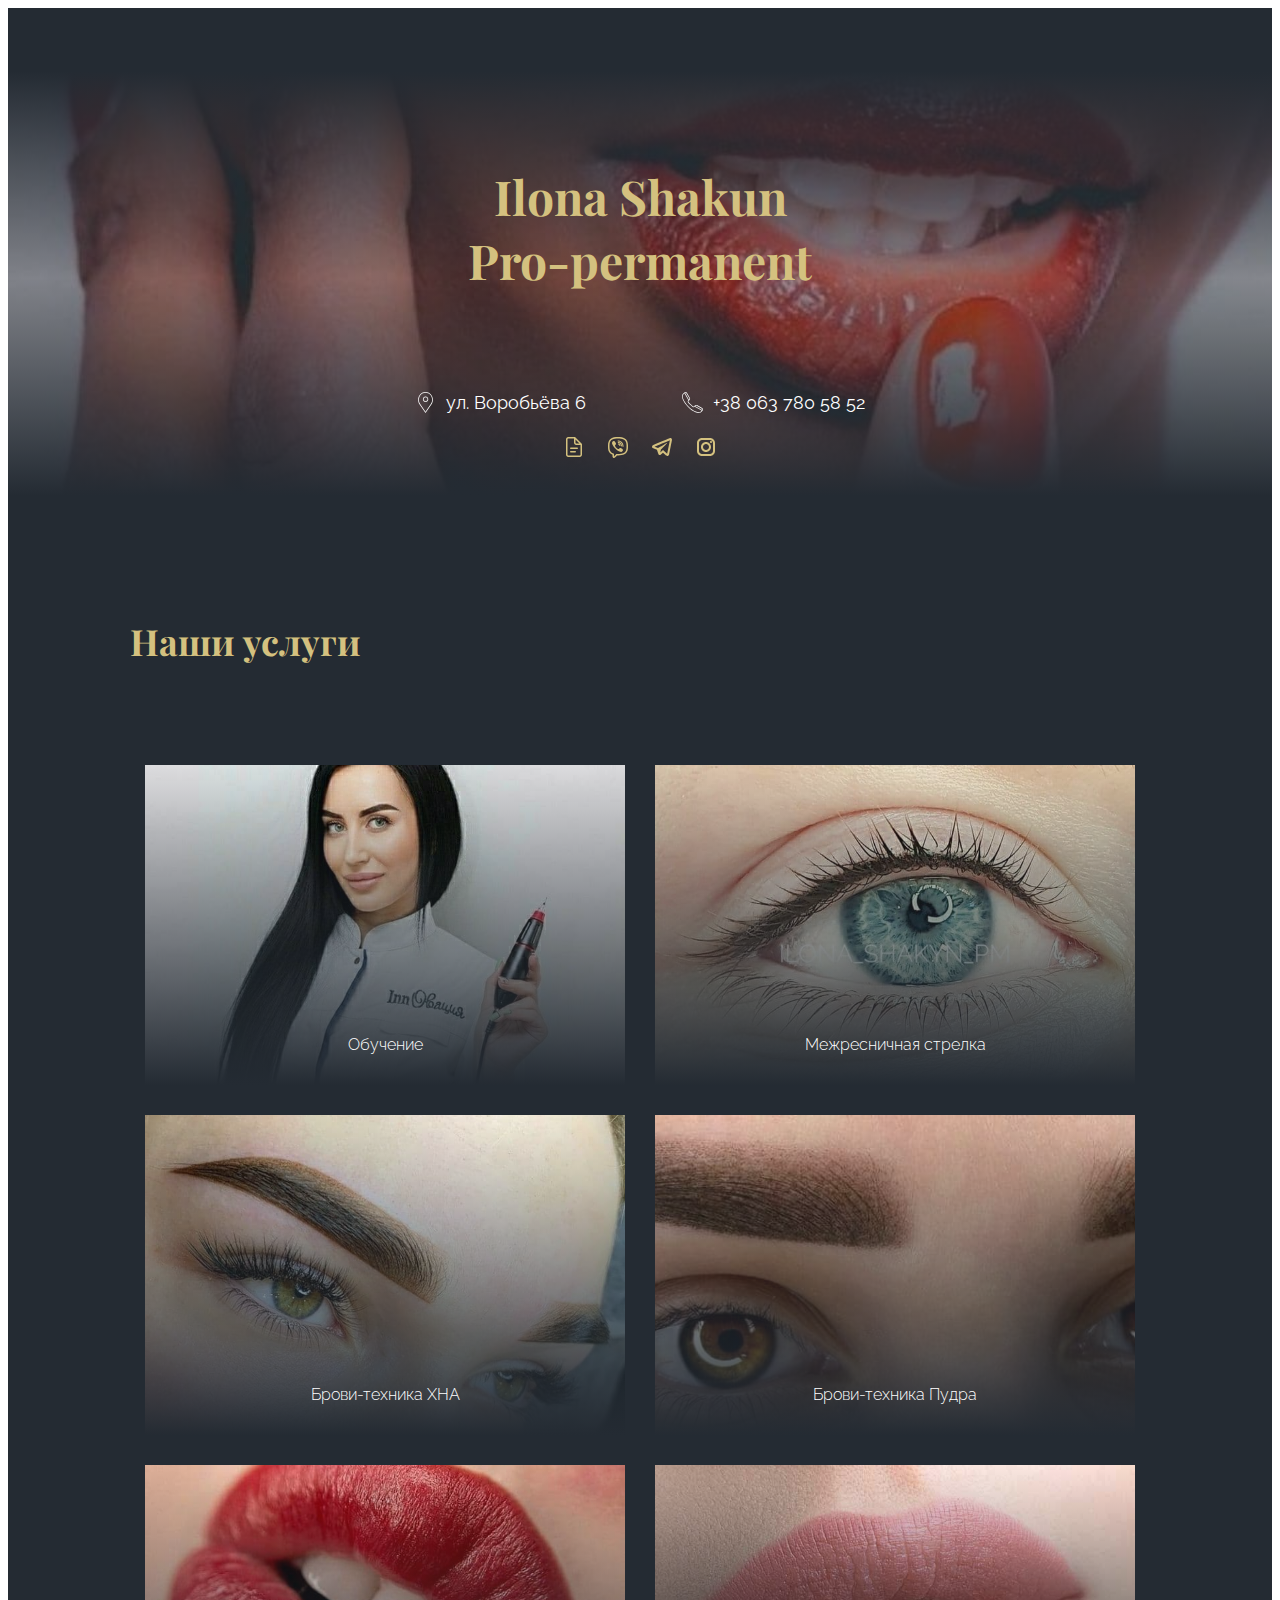
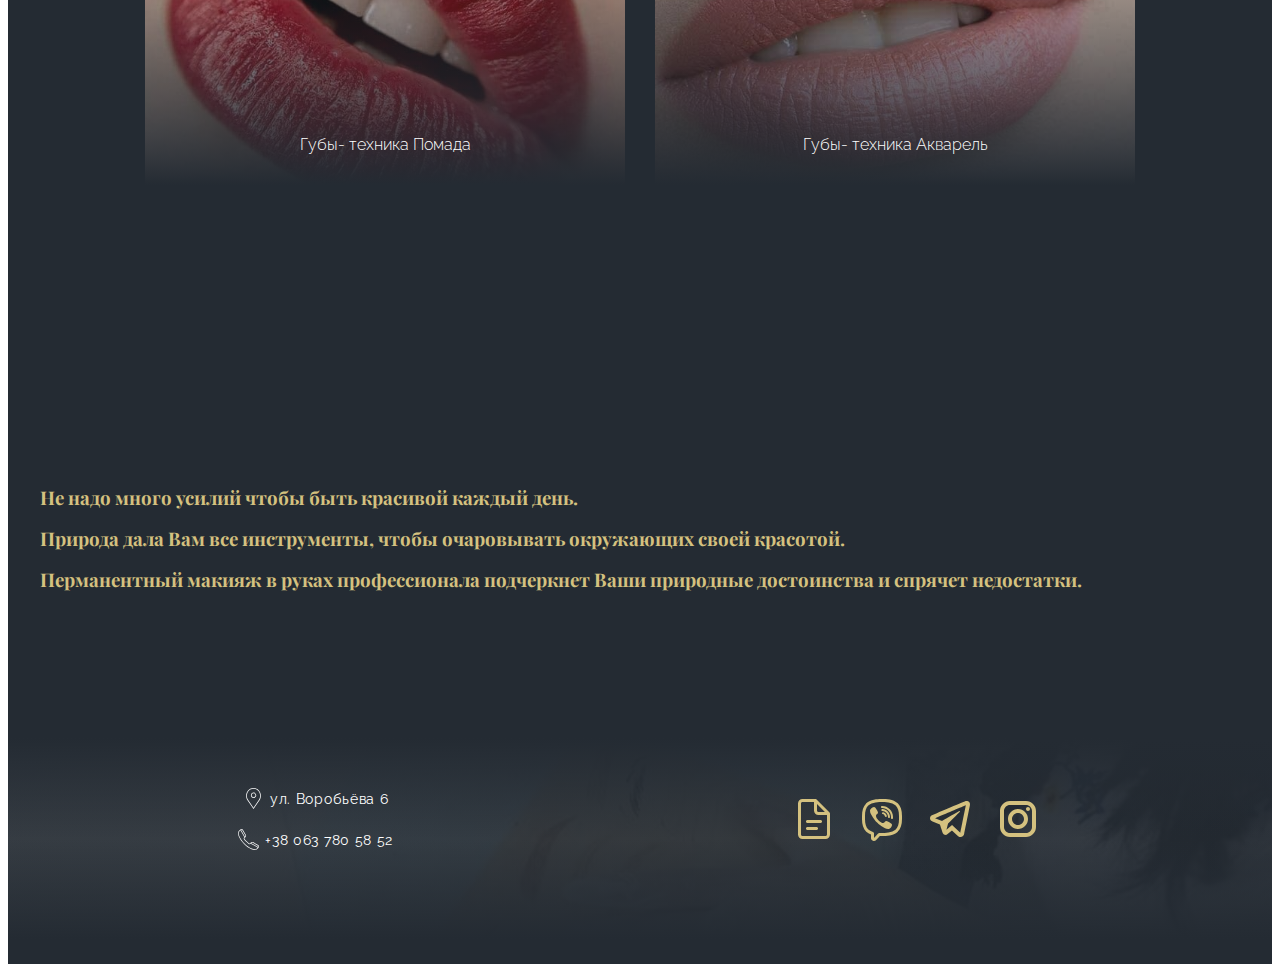
==== commit e7821dd8: "add info" ====
--- a/index.html
+++ b/index.html
@@ -18,26 +18,27 @@
       referrerpolicy="no-referrer"
     />
     <link rel="stylesheet" href="./css/main.min.css" />
-    <title>ilona-shakyn-pro-permanent</title>
+    <title>ilona-shakun-pro-permanent</title>
   </head>
   <body>
     <main>
       <!-- Hero -->
       <section class="hero">
         <div class="container">
-          <h1 class="hero__title">Жилой комплекс в историческом центре</h1>
+          <h1 class="hero__title">Ilona Shakun</h1>
+          <h2 class="hero__title">Pro-permanent</h2>
 
           <ul class="hero__info-list list">
             <li class="hero__info-item">
               <a
-                href=""
+                href="https://goo.gl/maps/TNiy3FmjGYV6mg5Q8"
                 target="_blank"
                 rel="noopener noreferrer"
                 class="hero__info-link link"
                 ><svg class="hero__info-icon" width="21" height="21">
                   <use href="./image/sprite.svg#icon-nav-icon"></use>
                 </svg>
-                Наб. реки Фонтанки 10-15</a
+                ул. Воробьёва 6</a
               >
             </li>
             <li class="hero__info-item">
@@ -51,28 +52,34 @@
           </ul>
           <ul class="hero__list list">
             <li class="hero__item">
-              <a href="" class="hero__link link">
+              <a href="mailto:ilona.wakyn29@gmail.com" class="hero__link link">
                 <svg class="hero__icon" width="24" height="24">
                   <use href="./image/sprite.svg#icon-mail"></use>
                 </svg>
               </a>
             </li>
             <li class="hero__item">
-              <a href="" class="hero__link link">
+              <a href="viber://add?number=380637805852" class="hero__link link">
                 <svg class="hero__icon" width="24" height="24">
                   <use href="./image/sprite.svg#icon-viber"></use>
                 </svg>
               </a>
             </li>
             <li class="hero__item">
-              <a href="" class="hero__link link">
+              <a
+                href="https://t-do.ru/ilonaVladimirovna8"
+                class="hero__link link"
+              >
                 <svg class="hero__icon" width="24" height="24">
                   <use href="./image/sprite.svg#icon-telegram"></use>
                 </svg>
               </a>
             </li>
             <li class="hero__item">
-              <a href="" class="hero__link link">
+              <a
+                href="https://www.instagram.com/ilona_shakyn_pm_kh?r=nametag"
+                class="hero__link link"
+              >
                 <svg class="hero__icon" width="24" height="24">
                   <use href="./image/sprite.svg#icon-instagram"></use>
                 </svg>
@@ -84,7 +91,7 @@
 
       <!-- Advantage -->
 
-      <section class="advantage">
+      <!-- <section class="advantage">
         <div class="container">
           <h2 class="visually-hidden">Преимущества</h2>
           <ul class="advantage__list list">
@@ -114,7 +121,7 @@
             </li>
           </ul>
         </div>
-      </section>
+      </section> -->
 
       <!-- Work -->
 
@@ -157,6 +164,25 @@
       </section>
     </main>
 
+    <!-- Quotes -->
+
+    <section class="quotes">
+      <div class="container">
+        <h2 class="visually-hidden"></h2>
+        <h3 class="quotes__text">
+          Не надо много усилий чтобы быть красивой каждый день.
+        </h3>
+        <h3 class="quotes__text">
+          Природа дала Вам все инструменты, чтобы очаровывать окружающих своей
+          красотой.
+        </h3>
+        <h3 class="quotes__text">
+          Перманентный макияж в руках профессионала подчеркнет Ваши природные
+          достоинства и спрячет недостатки.
+        </h3>
+      </div>
+    </section>
+
     <!-- Footer -->
 
     <footer class="footer">
@@ -164,14 +190,14 @@
         <ul class="footer__info-list list">
           <li class="footer__info-item">
             <a
-              href=""
+              href="https://goo.gl/maps/TNiy3FmjGYV6mg5Q8"
               target="_blank"
               rel="noopener noreferrer"
               class="footer__info-link link"
               ><svg class="footer__info-icon" width="21" height="21">
                 <use href="./image/sprite.svg#icon-nav-icon"></use>
               </svg>
-              Наб. реки Фонтанки 10-15</a
+              ул. Воробьёва 6</a
             >
           </li>
           <li class="footer__info-item">
--- a/css/main.min.css
+++ b/css/main.min.css
@@ -1,2 +1,2 @@
-body{font-family:"Raleway", sans-serif}h1,h2,h3,h4,h5,h6{margin-top:0;margin-bottom:0;font-family:"Playfair Display", serif;font-style:normal;font-weight:700;color:var(--main-title-color)}p{margin-top:0;margin-bottom:0;font-family:"Roboto", sans-serif;font-style:normal;font-weight:300;color:var(--main-text-color)}ul{margin-top:0;margin-bottom:0;padding-left:0}img{display:block}.list{list-style:none}.link{text-decoration:none}:root{--main-title-color: #d4c17f;--second-title-color: #ffffff;--main-text-color: #ffffff;--second-text-color: #d4c17f;--main-nav-color: #d4c17f;--second-nav-color: #ffffff;--main-icon-color: #d4c17f;--second-icon-color: #ffffff;--main-anime: cubic-bezier(0.4, 0, 0.2, 1);--main-time-anime: 250ms}.visually-hidden{position:absolute;width:1px;height:1px;margin:-1px;padding:0;overflow:hidden;border:0;clip:rect(0 0 0 0)}.container{width:100%;padding-left:15px;padding-right:15px;margin:0 auto}@media screen and (min-width: 480px){.container{max-width:480px}}@media screen and (min-width: 768px){.container{max-width:768px}}@media screen and (min-width: 1200px){.container{max-width:1200px}}.hero{padding-top:96px;padding-bottom:43px;background-image:linear-gradient(180deg, #242b33 11.98%, rgba(45,52,60,0.38) 51.04%, #242b33 92.19%),url(../image/hero480x402.jpg);background-repeat:no-repeat;background-position:center;background-size:cover;margin:0 auto}@media screen and (min-width: 1200px){.hero{padding-top:156px;padding-bottom:74px;background-image:linear-gradient(180deg, #242b33 11.98%, rgba(45,52,60,0.38) 51.04%, #242b33 92.19%),url(../image/hero1280x560.jpg)}}.hero__title{font-size:26px;line-height:calc(64 / 48);text-align:center;color:#d4c17f;margin:0 auto}@media screen and (min-width: 768px){.hero__title{font-size:48px}}@media screen and (min-width: 1200px){.hero__title{width:556px}}.hero__list{display:flex;margin-top:22px;justify-content:center}.hero__item:not(:last-child){margin-right:20px}.hero__icon{fill:var(--main-icon-color);transition:fill var(--main-time-anime) var(--main-anime)}.hero__link:focus .hero__icon,.hero__link:hover .hero__icon{fill:var(--second-icon-color)}.hero__info-list{margin-top:100px;display:flex;flex-direction:column;align-items:center}@media screen and (min-width: 768px){.hero__info-list{margin-top:140px}}@media screen and (min-width: 1200px){.hero__info-list{flex-direction:row;justify-content:center;align-items:center;margin-top:100px}}.hero__info-item:not(:last-child){margin-bottom:20px}@media screen and (min-width: 1200px){.hero__info-item:not(:last-child){margin-bottom:0;margin-right:96px}}.hero__info-link{color:var(--main-text-color);font-size:18px;line-height:calc(21 / 18);display:flex;transition:color var(--main-time-anime) var(--main-anime)}.hero__info-link:hover,.hero__info-link:focus{color:var(--second-text-color)}.hero__info-icon{fill:var(--second-icon-color);margin-right:10px;transition:fill var(--main-time-anime) var(--main-anime)}.hero__info-link:focus .hero__info-icon,.hero__info-link:hover .hero__info-icon{fill:var(--main-icon-color)}.advantage{background-color:#242b33;padding-top:80px;padding-bottom:80px}@media screen and (min-width: 768px){.advantage{padding-top:100px;padding-bottom:100px}}@media screen and (min-width: 1200px){.advantage{padding-top:120px;padding-bottom:120px}}.advantage__list{display:flex;flex-wrap:wrap;align-items:center;justify-content:center;margin-top:-40px;margin-left:-20px}@media screen and (min-width: 1200px){.advantage__list{flex-wrap:nowrap;max-width:790px;margin:0 auto}}.advantage__item{flex-basis:calc(100% / 2 - 70px);margin-top:40px;margin-left:20px;display:flex;flex-direction:column;justify-content:center;align-items:center}@media screen and (min-width: 1200px){.advantage__item{margin-left:0}.advantage__item:not(:last-child){margin-right:70px}}.advantage__text{margin-top:20px;font-size:16px;font-family:"Raleway", sans-serif;line-height:1.35;text-align:center}@media screen and (min-width: 1200px){.advantage__text{margin-top:33px;font-size:20px}}.work{background-color:#242b33;padding-bottom:80px}@media screen and (min-width: 768px){.work{padding-bottom:100px}}@media screen and (min-width: 1200px){.work{padding-bottom:180px}}.work__title{font-size:24px;line-height:calc(48 / 36);margin-bottom:40px}@media screen and (min-width: 768px){.work__title{margin-left:130px;font-size:36px}}@media screen and (min-width: 1200px){.work__title{font-size:36px;margin-bottom:100px;margin-left:90px}}.work__list{display:flex;flex-direction:column;align-content:center;justify-content:center}@media screen and (min-width: 1200px){.work__list{flex-direction:row;flex-wrap:wrap;margin-top:-30px;margin-left:-30px}}@media screen and (max-width: 1199px){.work__item{width:100%}.work__item:not(:last-child){margin-bottom:30px}}.work__link{position:relative;display:block;background-image:linear-gradient(180deg, #242b33 0%, rgba(36,43,51,0) .01%, #242b33 100%),url(../image/work/work-1.jpg);max-width:480px;height:200px;background-repeat:no-repeat;background-position:center;background-size:cover}.work__link:hover,.work__link:focus{border:1px solid var(--main-nav-color)}@media screen and (min-width: 768px) and (max-width: 1199px){.work__link{width:535px;height:320px;margin-left:auto;margin-right:auto}}@media screen and (min-width: 1200px){.work__link{flex-basis:calc(100% / 2 - 30px);margin-top:30px;margin-left:30px;width:535px;height:320px}}.work__link-2{position:relative;display:block;background-image:linear-gradient(180deg, #242b33 0%, rgba(36,43,51,0) .01%, #242b33 100%),url(../image/work/work-2.jpg);max-width:480px;height:200px;background-repeat:no-repeat;background-position:center;background-size:cover}.work__link-2:hover,.work__link-2:focus{border:1px solid var(--main-nav-color)}@media screen and (min-width: 768px) and (max-width: 1199px){.work__link-2{width:535px;height:320px;margin-left:auto;margin-right:auto}}@media screen and (min-width: 1200px){.work__link-2{flex-basis:calc(100% / 2 - 30px);margin-top:30px;margin-left:30px;width:535px;height:320px}}.work__link-3{position:relative;display:block;background-image:linear-gradient(180deg, #242b33 0%, rgba(36,43,51,0) .01%, #242b33 100%),url(../image/work/work-3.jpg);max-width:480px;height:200px;background-repeat:no-repeat;background-position:center;background-size:cover}.work__link-3:hover,.work__link-3:focus{border:1px solid var(--main-nav-color)}@media screen and (min-width: 768px) and (max-width: 1199px){.work__link-3{width:535px;height:320px;margin-left:auto;margin-right:auto}}@media screen and (min-width: 1200px){.work__link-3{flex-basis:calc(100% / 2 - 30px);margin-top:30px;margin-left:30px;width:535px;height:320px}}.work__link-4{position:relative;display:block;background-image:linear-gradient(180deg, #242b33 0%, rgba(36,43,51,0) .01%, #242b33 100%),url(../image/work/work-4.jpg);max-width:480px;height:200px;background-repeat:no-repeat;background-position:center;background-size:cover}.work__link-4:hover,.work__link-4:focus{border:1px solid var(--main-nav-color)}@media screen and (min-width: 768px) and (max-width: 1199px){.work__link-4{width:535px;height:320px;margin-left:auto;margin-right:auto}}@media screen and (min-width: 1200px){.work__link-4{flex-basis:calc(100% / 2 - 30px);margin-top:30px;margin-left:30px;width:535px;height:320px}}.work__link-5{position:relative;display:block;background-image:linear-gradient(180deg, #242b33 0%, rgba(36,43,51,0) .01%, #242b33 100%),url(../image/work/work-5.jpg);max-width:480px;height:200px;background-repeat:no-repeat;background-position:center;background-size:cover}.work__link-5:hover,.work__link-5:focus{border:1px solid var(--main-nav-color)}@media screen and (min-width: 768px) and (max-width: 1199px){.work__link-5{width:535px;height:320px;margin-left:auto;margin-right:auto}}@media screen and (min-width: 1200px){.work__link-5{flex-basis:calc(100% / 2 - 30px);margin-top:30px;margin-left:30px;width:535px;height:320px}}.work__link-6{position:relative;display:block;background-image:linear-gradient(180deg, #242b33 0%, rgba(36,43,51,0) .01%, #242b33 100%),url(../image/work/work-8.jpg);max-width:480px;height:200px;background-repeat:no-repeat;background-position:center;background-size:cover}.work__link-6:hover,.work__link-6:focus{border:1px solid var(--main-nav-color)}@media screen and (min-width: 768px) and (max-width: 1199px){.work__link-6{width:535px;height:320px;margin-left:auto;margin-right:auto}}@media screen and (min-width: 1200px){.work__link-6{flex-basis:calc(100% / 2 - 30px);margin-top:30px;margin-left:30px;width:535px;height:320px}}.work__text{position:absolute;left:30px;bottom:30px;font-family:"Raleway", sans-serif;font-size:16px;line-height:calc(28 / 24)}.footer{padding-top:76px;padding-bottom:114px;background-image:linear-gradient(180deg, #242b33 10.42%, rgba(36,43,51,0) 50.52%, #242b33 90.1%),linear-gradient(0deg, rgba(36,43,51,0.9), rgba(36,43,51,0.9)),url(../image/footer-img.jpg);background-repeat:no-repeat;background-position:center;background-size:cover;margin:0 auto}@media screen and (min-width: 1200px){.footer__container{display:flex;justify-content:space-around}}.footer__info-list{display:flex;flex-direction:column;justify-content:center;align-items:center}.footer__info-item:not(:last-child){margin-bottom:20px}.footer__info-link{display:flex;align-items:center;font-size:14px;line-height:calc(16 / 14);letter-spacing:0.05em;color:var(--main-text-color);transition:color var(--main-time-anime) var(--main-anime)}.footer__info-link:focus,.footer__info-link:hover{color:var(--second-text-color)}.footer__info-icon{margin-right:6px;fill:var(--second-icon-color);transition:fill var(--main-time-anime) var(--main-anime)}.footer__info-link:hover .footer__info-icon,.footer__info-link:focus .footer__info-icon{fill:var(--main-icon-color)}.footer__list{display:flex;align-items:center;justify-content:center;margin-top:80px}@media screen and (min-width: 1200px){.footer__list{margin-top:0}}.footer__item:not(:last-child){margin-right:20px}.footer__link{display:block;width:48px;height:48px}.footer__icon{fill:var(--main-icon-color);transition:fill var(--main-time-anime) var(--main-anime)}.footer__link:hover .footer__icon,.footer__link:focus .footer__icon{fill:var(--second-icon-color)}.first-work{width:100vw;height:100vh;padding-top:96px;padding-bottom:74px;background-image:linear-gradient(180deg, #242b33 11.98%, rgba(45,52,60,0.38) 51.04%, #242b33 92.19%),url(../image/work/work-1.jpg);background-repeat:no-repeat;background-position:center;background-size:cover;margin:0 auto}.first-work__link{position:absolute;top:85vh;right:10vw}.first-work__icon{fill:var(--main-icon-color);transition:fill var(--main-time-anime) var(--main-anime)}.first-work__icon:focus,.first-work__icon:hover{fill:var(--second-icon-color)}.second-work{width:100vw;height:100vh;padding-top:96px;padding-bottom:74px;background-image:linear-gradient(180deg, #242b33 11.98%, rgba(45,52,60,0.38) 51.04%, #242b33 92.19%),url(../image/work/work-2.jpg);background-repeat:no-repeat;background-position:center;background-size:cover;margin:0 auto}.second-work__link{position:absolute;top:85vh;right:10vw}.second-work__icon{fill:var(--main-icon-color);transition:fill var(--main-time-anime) var(--main-anime)}.second-work__icon:focus,.second-work__icon:hover{fill:var(--second-icon-color)}.third-work{width:100vw;height:100vh;padding-top:96px;padding-bottom:74px;background-image:linear-gradient(180deg, #242b33 11.98%, rgba(45,52,60,0.38) 51.04%, #242b33 92.19%),url(../image/work/work-3.jpg);background-repeat:no-repeat;background-position:center;background-size:cover;margin:0 auto}.third-work__link{position:absolute;top:85vh;right:10vw}.third-work__icon{fill:var(--main-icon-color);transition:fill var(--main-time-anime) var(--main-anime)}.third-work__icon:focus,.third-work__icon:hover{fill:var(--second-icon-color)}.fourth-work{width:100vw;height:100vh;padding-top:96px;padding-bottom:74px;background-image:linear-gradient(180deg, #242b33 11.98%, rgba(45,52,60,0.38) 51.04%, #242b33 92.19%),url(../image/work/work-6.jpg);background-repeat:no-repeat;background-position-x:20%;background-size:cover;margin:0 auto}.fourth-work__link{position:absolute;top:85vh;right:10vw}.fourth-work__icon{fill:var(--main-icon-color);transition:fill var(--main-time-anime) var(--main-anime)}.fourth-work__icon:focus,.fourth-work__icon:hover{fill:var(--second-icon-color)}.fiveth-work{width:100vw;height:100vh;padding-top:96px;padding-bottom:74px;background-image:linear-gradient(180deg, #242b33 11.98%, rgba(45,52,60,0.38) 51.04%, #242b33 92.19%),url(../image/work/work-5.jpg);background-repeat:no-repeat;background-position:center;background-size:cover;margin:0 auto}.fiveth-work__link{position:absolute;top:85vh;right:10vw}.fiveth-work__icon{fill:var(--main-icon-color);transition:fill var(--main-time-anime) var(--main-anime)}.fiveth-work__icon:focus,.fiveth-work__icon:hover{fill:var(--second-icon-color)}.sixth-work{width:100vw;height:100vh;padding-top:96px;padding-bottom:74px;background-image:linear-gradient(180deg, #242b33 11.98%, rgba(45,52,60,0.38) 51.04%, #242b33 92.19%),url(../image/work/work-8.jpg);background-repeat:no-repeat;background-position:center;background-size:cover;margin:0 auto}.sixth-work__link{position:absolute;top:85vh;right:10vw}.sixth-work__icon{fill:var(--main-icon-color);transition:fill var(--main-time-anime) var(--main-anime)}.sixth-work__icon:focus,.sixth-work__icon:hover{fill:var(--second-icon-color)}
+body{font-family:"Raleway", sans-serif}h1,h2,h3,h4,h5,h6{margin-top:0;margin-bottom:0;font-family:"Playfair Display", serif;font-style:normal;font-weight:700;color:var(--main-title-color)}p{margin-top:0;margin-bottom:0;font-family:"Roboto", sans-serif;font-style:normal;font-weight:300;color:var(--main-text-color)}ul{margin-top:0;margin-bottom:0;padding-left:0}img{display:block}.list{list-style:none}.link{text-decoration:none}:root{--main-title-color: #d4c17f;--second-title-color: #ffffff;--main-text-color: #ffffff;--second-text-color: #d4c17f;--main-nav-color: #d4c17f;--second-nav-color: #ffffff;--main-icon-color: #d4c17f;--second-icon-color: #ffffff;--main-anime: cubic-bezier(0.4, 0, 0.2, 1);--main-time-anime: 250ms}.visually-hidden{position:absolute;width:1px;height:1px;margin:-1px;padding:0;overflow:hidden;border:0;clip:rect(0 0 0 0)}.container{width:100%;padding-left:15px;padding-right:15px;margin:0 auto}@media screen and (min-width: 480px){.container{max-width:480px}}@media screen and (min-width: 768px){.container{max-width:768px}}@media screen and (min-width: 1200px){.container{max-width:1200px}}.hero{padding-top:96px;padding-bottom:43px;background-image:linear-gradient(180deg, #242b33 11.98%, rgba(45,52,60,0.38) 51.04%, #242b33 92.19%),url(../image/hero480x402.jpg);background-repeat:no-repeat;background-position:center;background-size:cover;margin:0 auto}@media screen and (min-width: 1200px){.hero{padding-top:156px;padding-bottom:74px;background-image:linear-gradient(180deg, #242b33 11.98%, rgba(45,52,60,0.38) 51.04%, #242b33 92.19%),url(../image/hero1280x560.jpg)}}.hero__title{font-size:26px;line-height:calc(64 / 48);text-align:center;color:#d4c17f;margin:0 auto}@media screen and (min-width: 768px){.hero__title{font-size:48px}}@media screen and (min-width: 1200px){.hero__title{width:556px}}.hero__list{display:flex;margin-top:22px;justify-content:center}.hero__item:not(:last-child){margin-right:20px}.hero__icon{fill:var(--main-icon-color);transition:fill var(--main-time-anime) var(--main-anime)}.hero__link:focus .hero__icon,.hero__link:hover .hero__icon{fill:var(--second-icon-color)}.hero__info-list{margin-top:100px;display:flex;flex-direction:column;align-items:center}@media screen and (min-width: 768px){.hero__info-list{margin-top:140px}}@media screen and (min-width: 1200px){.hero__info-list{flex-direction:row;justify-content:center;align-items:center;margin-top:100px}}.hero__info-item:not(:last-child){margin-bottom:20px}@media screen and (min-width: 1200px){.hero__info-item:not(:last-child){margin-bottom:0;margin-right:96px}}.hero__info-link{color:var(--main-text-color);font-size:18px;line-height:calc(21 / 18);display:flex;transition:color var(--main-time-anime) var(--main-anime)}.hero__info-link:hover,.hero__info-link:focus{color:var(--second-text-color)}.hero__info-icon{fill:var(--second-icon-color);margin-right:10px;transition:fill var(--main-time-anime) var(--main-anime)}.hero__info-link:focus .hero__info-icon,.hero__info-link:hover .hero__info-icon{fill:var(--main-icon-color)}.advantage{background-color:#242b33;padding-top:80px;padding-bottom:80px}@media screen and (min-width: 768px){.advantage{padding-top:100px;padding-bottom:100px}}@media screen and (min-width: 1200px){.advantage{padding-top:120px;padding-bottom:120px}}.advantage__list{display:flex;flex-wrap:wrap;align-items:center;justify-content:center;margin-top:-40px;margin-left:-20px}@media screen and (min-width: 1200px){.advantage__list{flex-wrap:nowrap;max-width:790px;margin:0 auto}}.advantage__item{flex-basis:calc(100% / 2 - 70px);margin-top:40px;margin-left:20px;display:flex;flex-direction:column;justify-content:center;align-items:center}@media screen and (min-width: 1200px){.advantage__item{margin-left:0}.advantage__item:not(:last-child){margin-right:70px}}.advantage__text{margin-top:20px;font-size:16px;font-family:"Raleway", sans-serif;line-height:1.35;text-align:center}@media screen and (min-width: 1200px){.advantage__text{margin-top:33px;font-size:20px}}.work{background-color:#242b33;padding-top:80px;padding-bottom:80px}@media screen and (min-width: 768px){.work{padding-bottom:100px}}@media screen and (min-width: 1200px){.work{padding-bottom:180px}}.work__title{font-size:24px;line-height:calc(48 / 36);margin-bottom:40px}@media screen and (min-width: 768px){.work__title{margin-left:130px;font-size:36px}}@media screen and (min-width: 1200px){.work__title{font-size:36px;margin-bottom:100px;margin-left:90px}}.work__list{display:flex;flex-direction:column;align-content:center;justify-content:center}@media screen and (min-width: 1200px){.work__list{flex-direction:row;flex-wrap:wrap;margin-top:-30px;margin-left:-30px}}@media screen and (max-width: 1199px){.work__item{width:100%}.work__item:not(:last-child){margin-bottom:30px}}.work__link{position:relative;display:block;background-image:linear-gradient(180deg, #242b33 0%, rgba(36,43,51,0) .01%, #242b33 100%),url(../image/work/work-1.jpg);max-width:480px;height:200px;background-repeat:no-repeat;background-position:center;background-size:cover}.work__link:hover,.work__link:focus{border:1px solid var(--main-nav-color)}@media screen and (min-width: 768px) and (max-width: 1199px){.work__link{width:535px;height:320px;margin-left:auto;margin-right:auto}}@media screen and (min-width: 1200px){.work__link{flex-basis:calc(100% / 2 - 30px);margin-top:30px;margin-left:30px;width:535px;height:320px}}.work__link-2{position:relative;display:block;background-image:linear-gradient(180deg, #242b33 0%, rgba(36,43,51,0) .01%, #242b33 100%),url(../image/work/work-2.jpg);max-width:480px;height:200px;background-repeat:no-repeat;background-position:center;background-size:cover}.work__link-2:hover,.work__link-2:focus{border:1px solid var(--main-nav-color)}@media screen and (min-width: 768px) and (max-width: 1199px){.work__link-2{width:535px;height:320px;margin-left:auto;margin-right:auto}}@media screen and (min-width: 1200px){.work__link-2{flex-basis:calc(100% / 2 - 30px);margin-top:30px;margin-left:30px;width:535px;height:320px}}.work__link-3{position:relative;display:block;background-image:linear-gradient(180deg, #242b33 0%, rgba(36,43,51,0) .01%, #242b33 100%),url(../image/work/work-3.jpg);max-width:480px;height:200px;background-repeat:no-repeat;background-position:center;background-size:cover}.work__link-3:hover,.work__link-3:focus{border:1px solid var(--main-nav-color)}@media screen and (min-width: 768px) and (max-width: 1199px){.work__link-3{width:535px;height:320px;margin-left:auto;margin-right:auto}}@media screen and (min-width: 1200px){.work__link-3{flex-basis:calc(100% / 2 - 30px);margin-top:30px;margin-left:30px;width:535px;height:320px}}.work__link-4{position:relative;display:block;background-image:linear-gradient(180deg, #242b33 0%, rgba(36,43,51,0) .01%, #242b33 100%),url(../image/work/work-4.jpg);max-width:480px;height:200px;background-repeat:no-repeat;background-position:center;background-size:cover}.work__link-4:hover,.work__link-4:focus{border:1px solid var(--main-nav-color)}@media screen and (min-width: 768px) and (max-width: 1199px){.work__link-4{width:535px;height:320px;margin-left:auto;margin-right:auto}}@media screen and (min-width: 1200px){.work__link-4{flex-basis:calc(100% / 2 - 30px);margin-top:30px;margin-left:30px;width:535px;height:320px}}.work__link-5{position:relative;display:block;background-image:linear-gradient(180deg, #242b33 0%, rgba(36,43,51,0) .01%, #242b33 100%),url(../image/work/work-5.jpg);max-width:480px;height:200px;background-repeat:no-repeat;background-position:center;background-size:cover}.work__link-5:hover,.work__link-5:focus{border:1px solid var(--main-nav-color)}@media screen and (min-width: 768px) and (max-width: 1199px){.work__link-5{width:535px;height:320px;margin-left:auto;margin-right:auto}}@media screen and (min-width: 1200px){.work__link-5{flex-basis:calc(100% / 2 - 30px);margin-top:30px;margin-left:30px;width:535px;height:320px}}.work__link-6{position:relative;display:block;background-image:linear-gradient(180deg, #242b33 0%, rgba(36,43,51,0) .01%, #242b33 100%),url(../image/work/work-8.jpg);max-width:480px;height:200px;background-repeat:no-repeat;background-position:center;background-size:cover}.work__link-6:hover,.work__link-6:focus{border:1px solid var(--main-nav-color)}@media screen and (min-width: 768px) and (max-width: 1199px){.work__link-6{width:535px;height:320px;margin-left:auto;margin-right:auto}}@media screen and (min-width: 1200px){.work__link-6{flex-basis:calc(100% / 2 - 30px);margin-top:30px;margin-left:30px;width:535px;height:320px}}.work__text{position:absolute;left:50%;bottom:30px;transform:translateX(-50%);font-family:"Raleway", sans-serif;font-size:16px;line-height:calc(28 / 24);text-align:center}.quotes{background-color:#242b33;padding-top:80px;padding-bottom:80px}@media screen and (min-width: 768px){.quotes{padding-top:100px;padding-bottom:100px}}@media screen and (min-width: 1200px){.quotes{padding-top:120px;padding-bottom:120px}}.quotes__text:not(:last-child){margin-bottom:16px}.footer{padding-top:76px;padding-bottom:114px;background-image:linear-gradient(180deg, #242b33 10.42%, rgba(36,43,51,0) 50.52%, #242b33 90.1%),linear-gradient(0deg, rgba(36,43,51,0.9), rgba(36,43,51,0.9)),url(../image/footer-img.jpg);background-repeat:no-repeat;background-position:center;background-size:cover;margin:0 auto}@media screen and (min-width: 1200px){.footer__container{display:flex;justify-content:space-around}}.footer__info-list{display:flex;flex-direction:column;justify-content:center;align-items:center}.footer__info-item:not(:last-child){margin-bottom:20px}.footer__info-link{display:flex;align-items:center;font-size:14px;line-height:calc(16 / 14);letter-spacing:0.05em;color:var(--main-text-color);transition:color var(--main-time-anime) var(--main-anime)}.footer__info-link:focus,.footer__info-link:hover{color:var(--second-text-color)}.footer__info-icon{margin-right:6px;fill:var(--second-icon-color);transition:fill var(--main-time-anime) var(--main-anime)}.footer__info-link:hover .footer__info-icon,.footer__info-link:focus .footer__info-icon{fill:var(--main-icon-color)}.footer__list{display:flex;align-items:center;justify-content:center;margin-top:80px}@media screen and (min-width: 1200px){.footer__list{margin-top:0}}.footer__item:not(:last-child){margin-right:20px}.footer__link{display:block;width:48px;height:48px}.footer__icon{fill:var(--main-icon-color);transition:fill var(--main-time-anime) var(--main-anime)}.footer__link:hover .footer__icon,.footer__link:focus .footer__icon{fill:var(--second-icon-color)}.first-work{width:100vw;height:100vh;padding-top:46px;padding-bottom:74px;background-color:#242b33;background-repeat:no-repeat;background-position:center;background-size:cover;margin:0 auto}.first-work__title{font-size:18px;line-height:calc(64 / 48);text-align:center;color:#d4c17f;margin:0 auto;margin-bottom:40px}@media screen and (min-width: 768px){.first-work__title{font-size:36px}}.first-work__text{font-size:16px;margin-bottom:20px}.first-work__list{margin-left:10px}.first-work__item{color:var(--main-text-color)}.first-work__item:not(:last-child){margin-bottom:10px}.cost-item{font-size:20px;list-style:none}@media screen and (min-width: 768px){.cost-item{font-size:36px}}.first-work__item-color{color:var(--second-text-color)}.first-work__link{position:fixed;top:85vh;right:10vw}.first-work__icon{fill:var(--main-icon-color);transition:fill var(--main-time-anime) var(--main-anime)}.first-work__icon:focus,.first-work__icon:hover{fill:var(--second-icon-color)}.second-work{width:100vw;padding-top:46px;padding-bottom:74px;background-image:linear-gradient(180deg, #242b33 11.98%, rgba(45,52,60,0.38) 51.04%, #242b33 92.19%),url(../image/work/work-2.jpg);background-repeat:no-repeat;background-position:center;background-size:cover;margin:0 auto}.second-work__title{font-size:18px;line-height:calc(64 / 48);text-align:center;color:#d4c17f;margin:0 auto;margin-bottom:40px}@media screen and (min-width: 768px){.second-work__title{font-size:36px}}.second-work__text{line-height:1.7}@media screen and (min-width: 768px){.second-work__text{font-size:26px}}.second-work__link{position:fixed;top:85vh;right:10vw}.second-work__icon{fill:var(--main-icon-color);transition:fill var(--main-time-anime) var(--main-anime)}.second-work__icon:focus,.second-work__icon:hover{fill:var(--second-icon-color)}.third-work{width:100vw;padding-top:46px;padding-bottom:74px;background-image:linear-gradient(180deg, #242b33 11.98%, rgba(45,52,60,0.38) 51.04%, #242b33 92.19%),url(../image/work/work-3.jpg);background-repeat:no-repeat;background-position:center;background-size:cover;margin:0 auto}.third-work__title{font-size:18px;line-height:calc(64 / 48);text-align:center;color:#d4c17f;margin:0 auto;margin-bottom:40px}@media screen and (min-width: 768px){.third-work__title{font-size:36px}}.third-work__text{line-height:1.7}@media screen and (min-width: 768px){.third-work__text{font-size:26px}}.third-work__link{position:fixed;top:85vh;right:10vw}@media screen and (min-width: 1200px){.third-work__link{top:70vh}}.third-work__icon{fill:var(--main-icon-color);transition:fill var(--main-time-anime) var(--main-anime)}.third-work__icon:focus,.third-work__icon:hover{fill:var(--second-icon-color)}.fourth-work{width:100vw;padding-top:46px;padding-bottom:74px;background-image:linear-gradient(180deg, #242b33 11.98%, rgba(45,52,60,0.38) 51.04%, #242b33 92.19%),url(../image/work/work-6.jpg);background-repeat:no-repeat;background-position-x:20%;background-size:cover;margin:0 auto}.fourth-work__title{font-size:18px;line-height:calc(64 / 48);text-align:center;color:#d4c17f;margin:0 auto;margin-bottom:40px}@media screen and (min-width: 768px){.fourth-work__title{font-size:36px}}.fourth-work__text{line-height:1.7}@media screen and (min-width: 768px){.fourth-work__text{font-size:26px}}.fourth-work__link{position:fixed;top:85vh;right:10vw}@media screen and (min-width: 1200px){.fourth-work__link{top:70vh}}.fourth-work__icon{fill:var(--main-icon-color);transition:fill var(--main-time-anime) var(--main-anime)}.fourth-work__icon:focus,.fourth-work__icon:hover{fill:var(--second-icon-color)}.fiveth-work{width:100vw;padding-top:46px;padding-bottom:74px;background-image:linear-gradient(180deg, #242b33 11.98%, rgba(45,52,60,0.38) 51.04%, #242b33 92.19%),url(../image/work/work-5.jpg);background-repeat:no-repeat;background-position:center;background-size:cover;margin:0 auto}.fiveth-work__title{font-size:18px;line-height:calc(64 / 48);text-align:center;color:#d4c17f;margin:0 auto;margin-bottom:40px}@media screen and (min-width: 768px){.fiveth-work__title{font-size:36px}}.fiveth-work__text{line-height:1.7}@media screen and (min-width: 768px){.fiveth-work__text{font-size:26px}}.fiveth-work__link{position:fixed;top:90vh;right:10vw}@media screen and (min-width: 1200px){.fiveth-work__link{top:70vh}}.fiveth-work__icon{fill:var(--main-icon-color);transition:fill var(--main-time-anime) var(--main-anime)}.fiveth-work__icon:focus,.fiveth-work__icon:hover{fill:var(--second-icon-color)}.sixth-work{width:100vw;padding-top:46px;padding-bottom:74px;background-image:linear-gradient(180deg, #242b33 11.98%, rgba(45,52,60,0.38) 51.04%, #242b33 92.19%),url(../image/work/work-8.jpg);background-repeat:no-repeat;background-position:center;background-size:cover;margin:0 auto}.sixth-work__title{font-size:18px;line-height:calc(64 / 48);text-align:center;color:#d4c17f;margin:0 auto;margin-bottom:40px}@media screen and (min-width: 768px){.sixth-work__title{font-size:36px}}.sixth-work__text{line-height:1.7}@media screen and (min-width: 768px){.sixth-work__text{font-size:26px}}.sixth-work__link{position:fixed;top:85vh;right:10vw}@media screen and (min-width: 1200px){.sixth-work__link{top:70vh}}.sixth-work__icon{fill:var(--main-icon-color);transition:fill var(--main-time-anime) var(--main-anime)}.sixth-work__icon:focus,.sixth-work__icon:hover{fill:var(--second-icon-color)}
 /*# sourceMappingURL=main.min.css.map */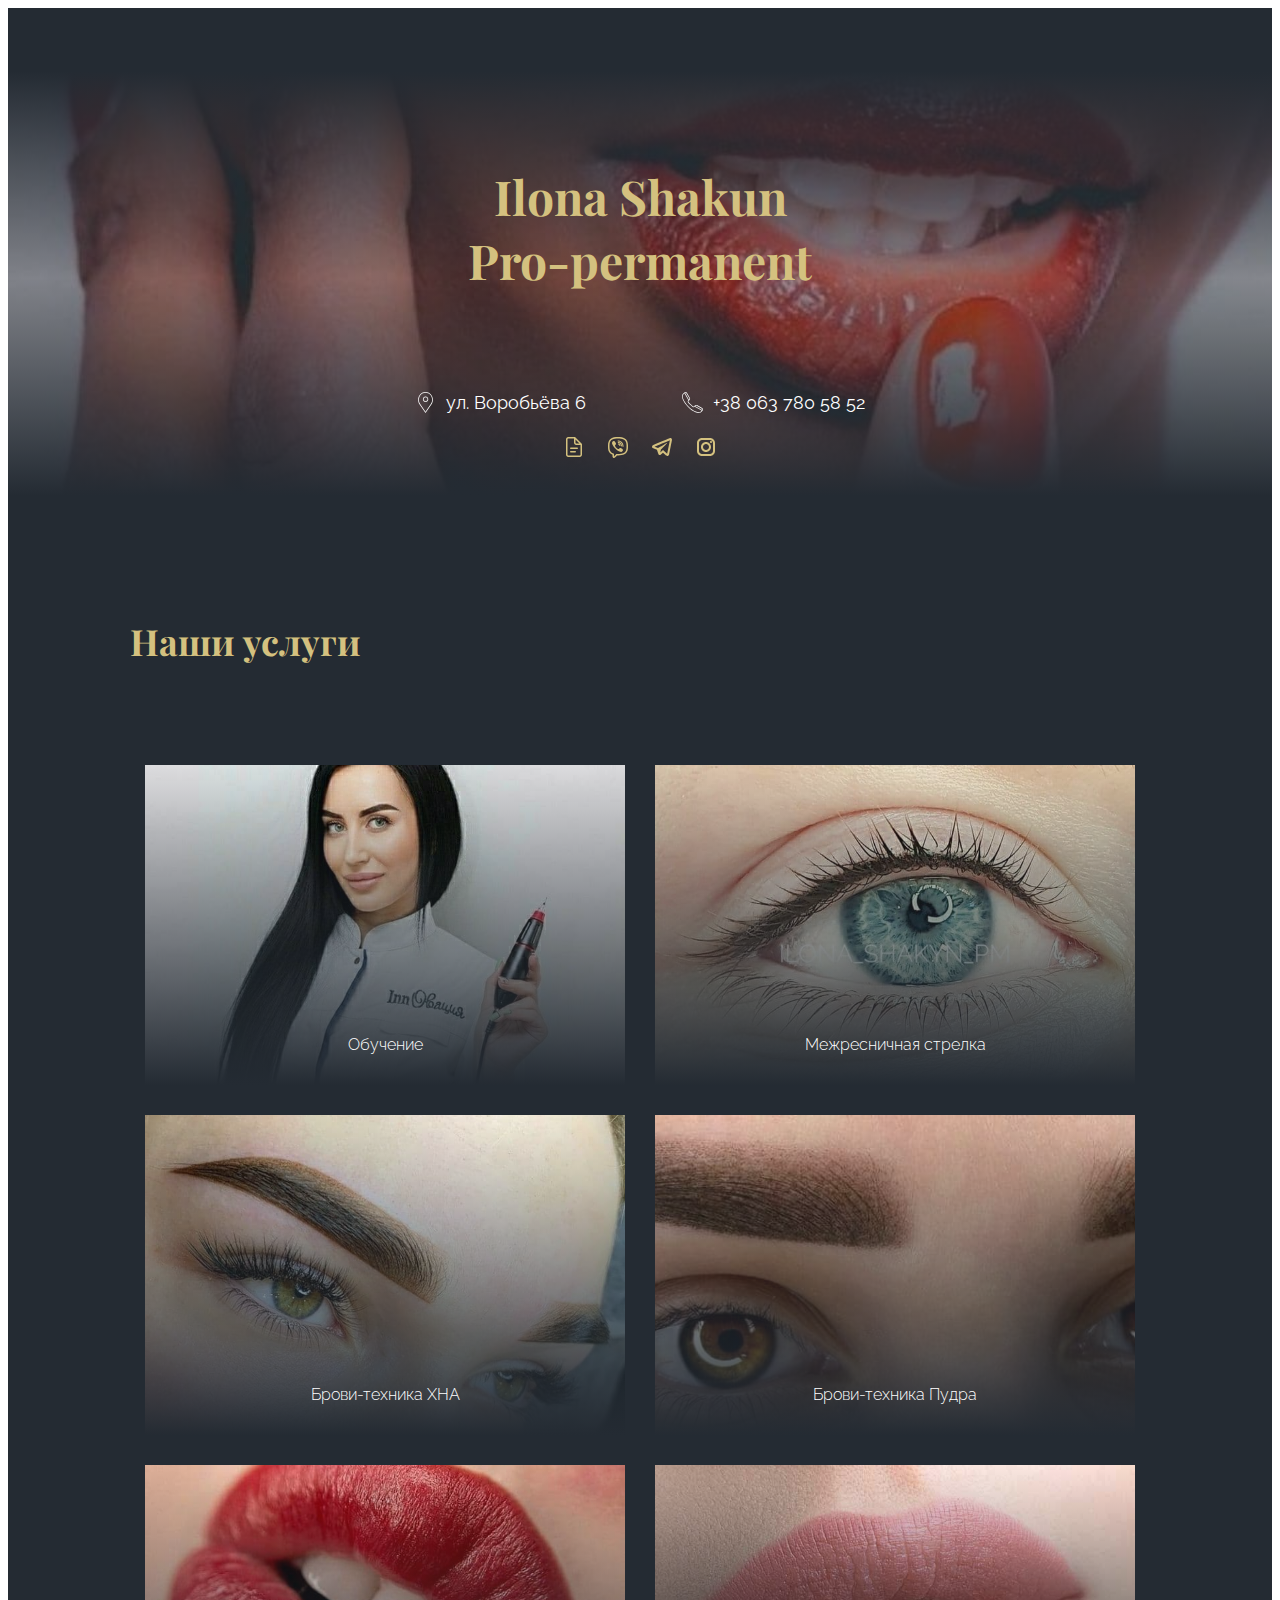
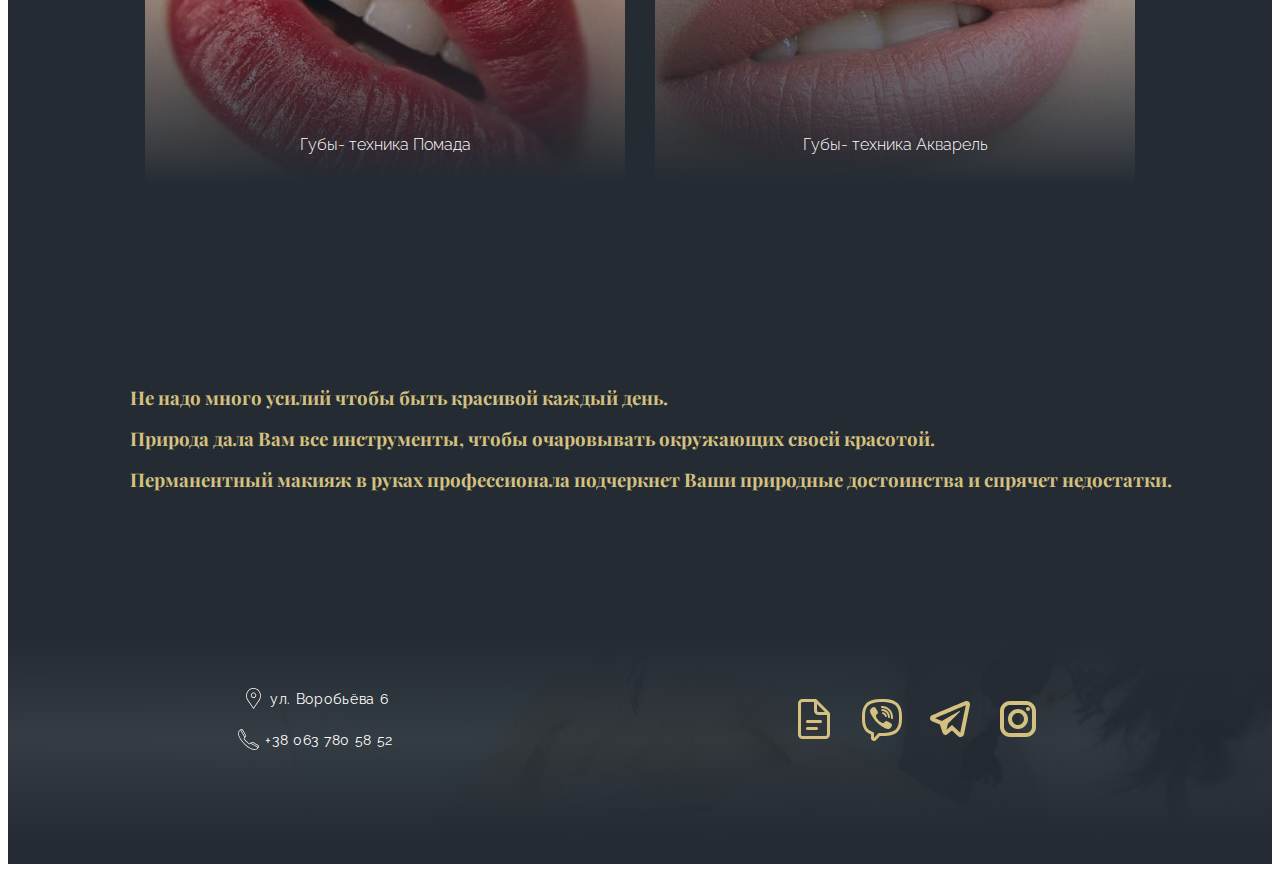
==== commit af48539a: "add target" ====
--- a/index.html
+++ b/index.html
@@ -52,14 +52,22 @@
           </ul>
           <ul class="hero__list list">
             <li class="hero__item">
-              <a href="mailto:ilona.wakyn29@gmail.com" class="hero__link link">
+              <a
+                target="blank"
+                href="mailto:ilona.wakyn29@gmail.com"
+                class="hero__link link"
+              >
                 <svg class="hero__icon" width="24" height="24">
                   <use href="./image/sprite.svg#icon-mail"></use>
                 </svg>
               </a>
             </li>
             <li class="hero__item">
-              <a href="viber://add?number=380637805852" class="hero__link link">
+              <a
+                target="blank"
+                href="viber://add?number=380637805852"
+                class="hero__link link"
+              >
                 <svg class="hero__icon" width="24" height="24">
                   <use href="./image/sprite.svg#icon-viber"></use>
                 </svg>
@@ -67,6 +75,7 @@
             </li>
             <li class="hero__item">
               <a
+                target="blank"
                 href="https://t-do.ru/ilonaVladimirovna8"
                 class="hero__link link"
               >
@@ -77,7 +86,8 @@
             </li>
             <li class="hero__item">
               <a
-                href="https://www.instagram.com/ilona_shakyn_pm_kh?r=nametag"
+                target="blank"
+                href="https://www.instagram.com/ilona_shakun_pm_kh?r=nametag"
                 class="hero__link link"
               >
                 <svg class="hero__icon" width="24" height="24">
@@ -211,14 +221,22 @@
         </ul>
         <ul class="footer__list list">
           <li class="footer__item">
-            <a href="mailto:ilona.wakyn29@gmail.com" class="footer__link link">
+            <a
+              target="blank"
+              href="mailto:ilona.wakyn29@gmail.com"
+              class="footer__link link"
+            >
               <svg class="footer__icon" width="48" height="48">
                 <use href="./image/sprite.svg#icon-mail"></use>
               </svg>
             </a>
           </li>
           <li class="footer__item">
-            <a href="viber://add?number=380637805852" class="footer__link link">
+            <a
+              target="blank"
+              href="viber://add?number=380637805852"
+              class="footer__link link"
+            >
               <svg class="footer__icon" width="48" height="48">
                 <use href="./image/sprite.svg#icon-viber"></use>
               </svg>
@@ -226,6 +244,7 @@
           </li>
           <li class="footer__item">
             <a
+              target="blank"
               href="https://t-do.ru/ilonaVladimirovna8"
               class="footer__link link"
             >
@@ -236,6 +255,7 @@
           </li>
           <li class="footer__item">
             <a
+              target="blank"
               href="https://www.instagram.com/ilona_shakyn_pm_kh?r=nametag"
               class="footer__link link"
             >
--- a/css/main.min.css
+++ b/css/main.min.css
@@ -1,2 +1,2 @@
-body{font-family:"Raleway", sans-serif}h1,h2,h3,h4,h5,h6{margin-top:0;margin-bottom:0;font-family:"Playfair Display", serif;font-style:normal;font-weight:700;color:var(--main-title-color)}p{margin-top:0;margin-bottom:0;font-family:"Roboto", sans-serif;font-style:normal;font-weight:300;color:var(--main-text-color)}ul{margin-top:0;margin-bottom:0;padding-left:0}img{display:block}.list{list-style:none}.link{text-decoration:none}:root{--main-title-color: #d4c17f;--second-title-color: #ffffff;--main-text-color: #ffffff;--second-text-color: #d4c17f;--main-nav-color: #d4c17f;--second-nav-color: #ffffff;--main-icon-color: #d4c17f;--second-icon-color: #ffffff;--main-anime: cubic-bezier(0.4, 0, 0.2, 1);--main-time-anime: 250ms}.visually-hidden{position:absolute;width:1px;height:1px;margin:-1px;padding:0;overflow:hidden;border:0;clip:rect(0 0 0 0)}.container{width:100%;padding-left:15px;padding-right:15px;margin:0 auto}@media screen and (min-width: 480px){.container{max-width:480px}}@media screen and (min-width: 768px){.container{max-width:768px}}@media screen and (min-width: 1200px){.container{max-width:1200px}}.hero{padding-top:96px;padding-bottom:43px;background-image:linear-gradient(180deg, #242b33 11.98%, rgba(45,52,60,0.38) 51.04%, #242b33 92.19%),url(../image/hero480x402.jpg);background-repeat:no-repeat;background-position:center;background-size:cover;margin:0 auto}@media screen and (min-width: 1200px){.hero{padding-top:156px;padding-bottom:74px;background-image:linear-gradient(180deg, #242b33 11.98%, rgba(45,52,60,0.38) 51.04%, #242b33 92.19%),url(../image/hero1280x560.jpg)}}.hero__title{font-size:26px;line-height:calc(64 / 48);text-align:center;color:#d4c17f;margin:0 auto}@media screen and (min-width: 768px){.hero__title{font-size:48px}}@media screen and (min-width: 1200px){.hero__title{width:556px}}.hero__list{display:flex;margin-top:22px;justify-content:center}.hero__item:not(:last-child){margin-right:20px}.hero__icon{fill:var(--main-icon-color);transition:fill var(--main-time-anime) var(--main-anime)}.hero__link:focus .hero__icon,.hero__link:hover .hero__icon{fill:var(--second-icon-color)}.hero__info-list{margin-top:100px;display:flex;flex-direction:column;align-items:center}@media screen and (min-width: 768px){.hero__info-list{margin-top:140px}}@media screen and (min-width: 1200px){.hero__info-list{flex-direction:row;justify-content:center;align-items:center;margin-top:100px}}.hero__info-item:not(:last-child){margin-bottom:20px}@media screen and (min-width: 1200px){.hero__info-item:not(:last-child){margin-bottom:0;margin-right:96px}}.hero__info-link{color:var(--main-text-color);font-size:18px;line-height:calc(21 / 18);display:flex;transition:color var(--main-time-anime) var(--main-anime)}.hero__info-link:hover,.hero__info-link:focus{color:var(--second-text-color)}.hero__info-icon{fill:var(--second-icon-color);margin-right:10px;transition:fill var(--main-time-anime) var(--main-anime)}.hero__info-link:focus .hero__info-icon,.hero__info-link:hover .hero__info-icon{fill:var(--main-icon-color)}.advantage{background-color:#242b33;padding-top:80px;padding-bottom:80px}@media screen and (min-width: 768px){.advantage{padding-top:100px;padding-bottom:100px}}@media screen and (min-width: 1200px){.advantage{padding-top:120px;padding-bottom:120px}}.advantage__list{display:flex;flex-wrap:wrap;align-items:center;justify-content:center;margin-top:-40px;margin-left:-20px}@media screen and (min-width: 1200px){.advantage__list{flex-wrap:nowrap;max-width:790px;margin:0 auto}}.advantage__item{flex-basis:calc(100% / 2 - 70px);margin-top:40px;margin-left:20px;display:flex;flex-direction:column;justify-content:center;align-items:center}@media screen and (min-width: 1200px){.advantage__item{margin-left:0}.advantage__item:not(:last-child){margin-right:70px}}.advantage__text{margin-top:20px;font-size:16px;font-family:"Raleway", sans-serif;line-height:1.35;text-align:center}@media screen and (min-width: 1200px){.advantage__text{margin-top:33px;font-size:20px}}.work{background-color:#242b33;padding-top:80px;padding-bottom:80px}@media screen and (min-width: 768px){.work{padding-bottom:100px}}@media screen and (min-width: 1200px){.work{padding-bottom:180px}}.work__title{font-size:24px;line-height:calc(48 / 36);margin-bottom:40px}@media screen and (min-width: 768px){.work__title{margin-left:130px;font-size:36px}}@media screen and (min-width: 1200px){.work__title{font-size:36px;margin-bottom:100px;margin-left:90px}}.work__list{display:flex;flex-direction:column;align-content:center;justify-content:center}@media screen and (min-width: 1200px){.work__list{flex-direction:row;flex-wrap:wrap;margin-top:-30px;margin-left:-30px}}@media screen and (max-width: 1199px){.work__item{width:100%}.work__item:not(:last-child){margin-bottom:30px}}.work__link{position:relative;display:block;background-image:linear-gradient(180deg, #242b33 0%, rgba(36,43,51,0) .01%, #242b33 100%),url(../image/work/work-1.jpg);max-width:480px;height:200px;background-repeat:no-repeat;background-position:center;background-size:cover}.work__link:hover,.work__link:focus{border:1px solid var(--main-nav-color)}@media screen and (min-width: 768px) and (max-width: 1199px){.work__link{width:535px;height:320px;margin-left:auto;margin-right:auto}}@media screen and (min-width: 1200px){.work__link{flex-basis:calc(100% / 2 - 30px);margin-top:30px;margin-left:30px;width:535px;height:320px}}.work__link-2{position:relative;display:block;background-image:linear-gradient(180deg, #242b33 0%, rgba(36,43,51,0) .01%, #242b33 100%),url(../image/work/work-2.jpg);max-width:480px;height:200px;background-repeat:no-repeat;background-position:center;background-size:cover}.work__link-2:hover,.work__link-2:focus{border:1px solid var(--main-nav-color)}@media screen and (min-width: 768px) and (max-width: 1199px){.work__link-2{width:535px;height:320px;margin-left:auto;margin-right:auto}}@media screen and (min-width: 1200px){.work__link-2{flex-basis:calc(100% / 2 - 30px);margin-top:30px;margin-left:30px;width:535px;height:320px}}.work__link-3{position:relative;display:block;background-image:linear-gradient(180deg, #242b33 0%, rgba(36,43,51,0) .01%, #242b33 100%),url(../image/work/work-3.jpg);max-width:480px;height:200px;background-repeat:no-repeat;background-position:center;background-size:cover}.work__link-3:hover,.work__link-3:focus{border:1px solid var(--main-nav-color)}@media screen and (min-width: 768px) and (max-width: 1199px){.work__link-3{width:535px;height:320px;margin-left:auto;margin-right:auto}}@media screen and (min-width: 1200px){.work__link-3{flex-basis:calc(100% / 2 - 30px);margin-top:30px;margin-left:30px;width:535px;height:320px}}.work__link-4{position:relative;display:block;background-image:linear-gradient(180deg, #242b33 0%, rgba(36,43,51,0) .01%, #242b33 100%),url(../image/work/work-4.jpg);max-width:480px;height:200px;background-repeat:no-repeat;background-position:center;background-size:cover}.work__link-4:hover,.work__link-4:focus{border:1px solid var(--main-nav-color)}@media screen and (min-width: 768px) and (max-width: 1199px){.work__link-4{width:535px;height:320px;margin-left:auto;margin-right:auto}}@media screen and (min-width: 1200px){.work__link-4{flex-basis:calc(100% / 2 - 30px);margin-top:30px;margin-left:30px;width:535px;height:320px}}.work__link-5{position:relative;display:block;background-image:linear-gradient(180deg, #242b33 0%, rgba(36,43,51,0) .01%, #242b33 100%),url(../image/work/work-5.jpg);max-width:480px;height:200px;background-repeat:no-repeat;background-position:center;background-size:cover}.work__link-5:hover,.work__link-5:focus{border:1px solid var(--main-nav-color)}@media screen and (min-width: 768px) and (max-width: 1199px){.work__link-5{width:535px;height:320px;margin-left:auto;margin-right:auto}}@media screen and (min-width: 1200px){.work__link-5{flex-basis:calc(100% / 2 - 30px);margin-top:30px;margin-left:30px;width:535px;height:320px}}.work__link-6{position:relative;display:block;background-image:linear-gradient(180deg, #242b33 0%, rgba(36,43,51,0) .01%, #242b33 100%),url(../image/work/work-8.jpg);max-width:480px;height:200px;background-repeat:no-repeat;background-position:center;background-size:cover}.work__link-6:hover,.work__link-6:focus{border:1px solid var(--main-nav-color)}@media screen and (min-width: 768px) and (max-width: 1199px){.work__link-6{width:535px;height:320px;margin-left:auto;margin-right:auto}}@media screen and (min-width: 1200px){.work__link-6{flex-basis:calc(100% / 2 - 30px);margin-top:30px;margin-left:30px;width:535px;height:320px}}.work__text{position:absolute;left:50%;bottom:30px;transform:translateX(-50%);font-family:"Raleway", sans-serif;font-size:16px;line-height:calc(28 / 24);text-align:center}.quotes{background-color:#242b33;padding-top:80px;padding-bottom:80px}@media screen and (min-width: 768px){.quotes{padding-top:100px;padding-bottom:100px}}@media screen and (min-width: 1200px){.quotes{padding-top:120px;padding-bottom:120px}}.quotes__text:not(:last-child){margin-bottom:16px}.footer{padding-top:76px;padding-bottom:114px;background-image:linear-gradient(180deg, #242b33 10.42%, rgba(36,43,51,0) 50.52%, #242b33 90.1%),linear-gradient(0deg, rgba(36,43,51,0.9), rgba(36,43,51,0.9)),url(../image/footer-img.jpg);background-repeat:no-repeat;background-position:center;background-size:cover;margin:0 auto}@media screen and (min-width: 1200px){.footer__container{display:flex;justify-content:space-around}}.footer__info-list{display:flex;flex-direction:column;justify-content:center;align-items:center}.footer__info-item:not(:last-child){margin-bottom:20px}.footer__info-link{display:flex;align-items:center;font-size:14px;line-height:calc(16 / 14);letter-spacing:0.05em;color:var(--main-text-color);transition:color var(--main-time-anime) var(--main-anime)}.footer__info-link:focus,.footer__info-link:hover{color:var(--second-text-color)}.footer__info-icon{margin-right:6px;fill:var(--second-icon-color);transition:fill var(--main-time-anime) var(--main-anime)}.footer__info-link:hover .footer__info-icon,.footer__info-link:focus .footer__info-icon{fill:var(--main-icon-color)}.footer__list{display:flex;align-items:center;justify-content:center;margin-top:80px}@media screen and (min-width: 1200px){.footer__list{margin-top:0}}.footer__item:not(:last-child){margin-right:20px}.footer__link{display:block;width:48px;height:48px}.footer__icon{fill:var(--main-icon-color);transition:fill var(--main-time-anime) var(--main-anime)}.footer__link:hover .footer__icon,.footer__link:focus .footer__icon{fill:var(--second-icon-color)}.first-work{width:100vw;height:100vh;padding-top:46px;padding-bottom:74px;background-color:#242b33;background-repeat:no-repeat;background-position:center;background-size:cover;margin:0 auto}.first-work__title{font-size:18px;line-height:calc(64 / 48);text-align:center;color:#d4c17f;margin:0 auto;margin-bottom:40px}@media screen and (min-width: 768px){.first-work__title{font-size:36px}}.first-work__text{font-size:16px;margin-bottom:20px}.first-work__list{margin-left:10px}.first-work__item{color:var(--main-text-color)}.first-work__item:not(:last-child){margin-bottom:10px}.cost-item{font-size:20px;list-style:none}@media screen and (min-width: 768px){.cost-item{font-size:36px}}.first-work__item-color{color:var(--second-text-color)}.first-work__link{position:fixed;top:85vh;right:10vw}.first-work__icon{fill:var(--main-icon-color);transition:fill var(--main-time-anime) var(--main-anime)}.first-work__icon:focus,.first-work__icon:hover{fill:var(--second-icon-color)}.second-work{width:100vw;padding-top:46px;padding-bottom:74px;background-image:linear-gradient(180deg, #242b33 11.98%, rgba(45,52,60,0.38) 51.04%, #242b33 92.19%),url(../image/work/work-2.jpg);background-repeat:no-repeat;background-position:center;background-size:cover;margin:0 auto}.second-work__title{font-size:18px;line-height:calc(64 / 48);text-align:center;color:#d4c17f;margin:0 auto;margin-bottom:40px}@media screen and (min-width: 768px){.second-work__title{font-size:36px}}.second-work__text{line-height:1.7}@media screen and (min-width: 768px){.second-work__text{font-size:26px}}.second-work__link{position:fixed;top:85vh;right:10vw}.second-work__icon{fill:var(--main-icon-color);transition:fill var(--main-time-anime) var(--main-anime)}.second-work__icon:focus,.second-work__icon:hover{fill:var(--second-icon-color)}.third-work{width:100vw;padding-top:46px;padding-bottom:74px;background-image:linear-gradient(180deg, #242b33 11.98%, rgba(45,52,60,0.38) 51.04%, #242b33 92.19%),url(../image/work/work-3.jpg);background-repeat:no-repeat;background-position:center;background-size:cover;margin:0 auto}.third-work__title{font-size:18px;line-height:calc(64 / 48);text-align:center;color:#d4c17f;margin:0 auto;margin-bottom:40px}@media screen and (min-width: 768px){.third-work__title{font-size:36px}}.third-work__text{line-height:1.7}@media screen and (min-width: 768px){.third-work__text{font-size:26px}}.third-work__link{position:fixed;top:85vh;right:10vw}@media screen and (min-width: 1200px){.third-work__link{top:70vh}}.third-work__icon{fill:var(--main-icon-color);transition:fill var(--main-time-anime) var(--main-anime)}.third-work__icon:focus,.third-work__icon:hover{fill:var(--second-icon-color)}.fourth-work{width:100vw;padding-top:46px;padding-bottom:74px;background-image:linear-gradient(180deg, #242b33 11.98%, rgba(45,52,60,0.38) 51.04%, #242b33 92.19%),url(../image/work/work-6.jpg);background-repeat:no-repeat;background-position-x:20%;background-size:cover;margin:0 auto}.fourth-work__title{font-size:18px;line-height:calc(64 / 48);text-align:center;color:#d4c17f;margin:0 auto;margin-bottom:40px}@media screen and (min-width: 768px){.fourth-work__title{font-size:36px}}.fourth-work__text{line-height:1.7}@media screen and (min-width: 768px){.fourth-work__text{font-size:26px}}.fourth-work__link{position:fixed;top:85vh;right:10vw}@media screen and (min-width: 1200px){.fourth-work__link{top:70vh}}.fourth-work__icon{fill:var(--main-icon-color);transition:fill var(--main-time-anime) var(--main-anime)}.fourth-work__icon:focus,.fourth-work__icon:hover{fill:var(--second-icon-color)}.fiveth-work{width:100vw;padding-top:46px;padding-bottom:74px;background-image:linear-gradient(180deg, #242b33 11.98%, rgba(45,52,60,0.38) 51.04%, #242b33 92.19%),url(../image/work/work-5.jpg);background-repeat:no-repeat;background-position:center;background-size:cover;margin:0 auto}.fiveth-work__title{font-size:18px;line-height:calc(64 / 48);text-align:center;color:#d4c17f;margin:0 auto;margin-bottom:40px}@media screen and (min-width: 768px){.fiveth-work__title{font-size:36px}}.fiveth-work__text{line-height:1.7}@media screen and (min-width: 768px){.fiveth-work__text{font-size:26px}}.fiveth-work__link{position:fixed;top:90vh;right:10vw}@media screen and (min-width: 1200px){.fiveth-work__link{top:70vh}}.fiveth-work__icon{fill:var(--main-icon-color);transition:fill var(--main-time-anime) var(--main-anime)}.fiveth-work__icon:focus,.fiveth-work__icon:hover{fill:var(--second-icon-color)}.sixth-work{width:100vw;padding-top:46px;padding-bottom:74px;background-image:linear-gradient(180deg, #242b33 11.98%, rgba(45,52,60,0.38) 51.04%, #242b33 92.19%),url(../image/work/work-8.jpg);background-repeat:no-repeat;background-position:center;background-size:cover;margin:0 auto}.sixth-work__title{font-size:18px;line-height:calc(64 / 48);text-align:center;color:#d4c17f;margin:0 auto;margin-bottom:40px}@media screen and (min-width: 768px){.sixth-work__title{font-size:36px}}.sixth-work__text{line-height:1.7}@media screen and (min-width: 768px){.sixth-work__text{font-size:26px}}.sixth-work__link{position:fixed;top:85vh;right:10vw}@media screen and (min-width: 1200px){.sixth-work__link{top:70vh}}.sixth-work__icon{fill:var(--main-icon-color);transition:fill var(--main-time-anime) var(--main-anime)}.sixth-work__icon:focus,.sixth-work__icon:hover{fill:var(--second-icon-color)}
+body{font-family:"Raleway", sans-serif}h1,h2,h3,h4,h5,h6{margin-top:0;margin-bottom:0;font-family:"Playfair Display", serif;font-style:normal;font-weight:700;color:var(--main-title-color)}p{margin-top:0;margin-bottom:0;font-family:"Roboto", sans-serif;font-style:normal;font-weight:300;color:var(--main-text-color)}ul{margin-top:0;margin-bottom:0;padding-left:0}img{display:block}.list{list-style:none}.link{text-decoration:none}:root{--main-title-color: #d4c17f;--second-title-color: #ffffff;--main-text-color: #ffffff;--second-text-color: #d4c17f;--main-nav-color: #d4c17f;--second-nav-color: #ffffff;--main-icon-color: #d4c17f;--second-icon-color: #ffffff;--main-anime: cubic-bezier(0.4, 0, 0.2, 1);--main-time-anime: 250ms}.visually-hidden{position:absolute;width:1px;height:1px;margin:-1px;padding:0;overflow:hidden;border:0;clip:rect(0 0 0 0)}.container{width:100%;padding-left:15px;padding-right:15px;margin:0 auto}@media screen and (min-width: 480px){.container{max-width:480px}}@media screen and (min-width: 768px){.container{max-width:768px}}@media screen and (min-width: 1200px){.container{max-width:1200px}}.hero{padding-top:96px;padding-bottom:43px;background-image:linear-gradient(180deg, #242b33 11.98%, rgba(45,52,60,0.38) 51.04%, #242b33 92.19%),url(../image/hero480x402.jpg);background-repeat:no-repeat;background-position:center;background-size:cover;margin:0 auto}@media screen and (min-width: 1200px){.hero{padding-top:156px;padding-bottom:74px;background-image:linear-gradient(180deg, #242b33 11.98%, rgba(45,52,60,0.38) 51.04%, #242b33 92.19%),url(../image/hero1280x560.jpg)}}.hero__title{font-size:26px;line-height:calc(64 / 48);text-align:center;color:#d4c17f;margin:0 auto}@media screen and (min-width: 768px){.hero__title{font-size:48px}}@media screen and (min-width: 1200px){.hero__title{width:556px}}.hero__list{display:flex;margin-top:22px;justify-content:center}.hero__item:not(:last-child){margin-right:20px}.hero__icon{fill:var(--main-icon-color);transition:fill var(--main-time-anime) var(--main-anime)}.hero__link:focus .hero__icon,.hero__link:hover .hero__icon{fill:var(--second-icon-color)}.hero__info-list{margin-top:100px;display:flex;flex-direction:column;align-items:center}@media screen and (min-width: 768px){.hero__info-list{margin-top:140px}}@media screen and (min-width: 1200px){.hero__info-list{flex-direction:row;justify-content:center;align-items:center;margin-top:100px}}.hero__info-item:not(:last-child){margin-bottom:20px}@media screen and (min-width: 1200px){.hero__info-item:not(:last-child){margin-bottom:0;margin-right:96px}}.hero__info-link{color:var(--main-text-color);font-size:18px;line-height:calc(21 / 18);display:flex;transition:color var(--main-time-anime) var(--main-anime)}.hero__info-link:hover,.hero__info-link:focus{color:var(--second-text-color)}.hero__info-icon{fill:var(--second-icon-color);margin-right:10px;transition:fill var(--main-time-anime) var(--main-anime)}.hero__info-link:focus .hero__info-icon,.hero__info-link:hover .hero__info-icon{fill:var(--main-icon-color)}.advantage{background-color:#242b33;padding-top:80px;padding-bottom:80px}@media screen and (min-width: 768px){.advantage{padding-top:100px;padding-bottom:100px}}@media screen and (min-width: 1200px){.advantage{padding-top:120px;padding-bottom:120px}}.advantage__list{display:flex;flex-wrap:wrap;align-items:center;justify-content:center;margin-top:-40px;margin-left:-20px}@media screen and (min-width: 1200px){.advantage__list{flex-wrap:nowrap;max-width:790px;margin:0 auto}}.advantage__item{flex-basis:calc(100% / 2 - 70px);margin-top:40px;margin-left:20px;display:flex;flex-direction:column;justify-content:center;align-items:center}@media screen and (min-width: 1200px){.advantage__item{margin-left:0}.advantage__item:not(:last-child){margin-right:70px}}.advantage__text{margin-top:20px;font-size:16px;font-family:"Raleway", sans-serif;line-height:1.35;text-align:center}@media screen and (min-width: 1200px){.advantage__text{margin-top:33px;font-size:20px}}.work{background-color:#242b33;padding-top:80px;padding-bottom:80px}@media screen and (min-width: 768px){.work{padding-bottom:100px}}@media screen and (min-width: 1200px){.work{padding-bottom:180px}}.work__title{font-size:24px;line-height:calc(48 / 36);margin-bottom:40px}@media screen and (min-width: 768px){.work__title{margin-left:130px;font-size:36px}}@media screen and (min-width: 1200px){.work__title{font-size:36px;margin-bottom:100px;margin-left:90px}}.work__list{display:flex;flex-direction:column;align-content:center;justify-content:center}@media screen and (min-width: 1200px){.work__list{flex-direction:row;flex-wrap:wrap;margin-top:-30px;margin-left:-30px}}@media screen and (max-width: 1199px){.work__item{width:100%}.work__item:not(:last-child){margin-bottom:30px}}.work__link{position:relative;display:block;background-image:linear-gradient(180deg, #242b33 0%, rgba(36,43,51,0) .01%, #242b33 100%),url(../image/work/work-1.jpg);max-width:480px;height:200px;background-repeat:no-repeat;background-position:center;background-size:cover}.work__link:hover,.work__link:focus{border:1px solid var(--main-nav-color)}@media screen and (min-width: 768px) and (max-width: 1199px){.work__link{width:535px;height:320px;margin-left:auto;margin-right:auto}}@media screen and (min-width: 1200px){.work__link{flex-basis:calc(100% / 2 - 30px);margin-top:30px;margin-left:30px;width:535px;height:320px}}.work__link-2{position:relative;display:block;background-image:linear-gradient(180deg, #242b33 0%, rgba(36,43,51,0) .01%, #242b33 100%),url(../image/work/work-2.jpg);max-width:480px;height:200px;background-repeat:no-repeat;background-position:center;background-size:cover}.work__link-2:hover,.work__link-2:focus{border:1px solid var(--main-nav-color)}@media screen and (min-width: 768px) and (max-width: 1199px){.work__link-2{width:535px;height:320px;margin-left:auto;margin-right:auto}}@media screen and (min-width: 1200px){.work__link-2{flex-basis:calc(100% / 2 - 30px);margin-top:30px;margin-left:30px;width:535px;height:320px}}.work__link-3{position:relative;display:block;background-image:linear-gradient(180deg, #242b33 0%, rgba(36,43,51,0) .01%, #242b33 100%),url(../image/work/work-3.jpg);max-width:480px;height:200px;background-repeat:no-repeat;background-position:center;background-size:cover}.work__link-3:hover,.work__link-3:focus{border:1px solid var(--main-nav-color)}@media screen and (min-width: 768px) and (max-width: 1199px){.work__link-3{width:535px;height:320px;margin-left:auto;margin-right:auto}}@media screen and (min-width: 1200px){.work__link-3{flex-basis:calc(100% / 2 - 30px);margin-top:30px;margin-left:30px;width:535px;height:320px}}.work__link-4{position:relative;display:block;background-image:linear-gradient(180deg, #242b33 0%, rgba(36,43,51,0) .01%, #242b33 100%),url(../image/work/work-4.jpg);max-width:480px;height:200px;background-repeat:no-repeat;background-position:center;background-size:cover}.work__link-4:hover,.work__link-4:focus{border:1px solid var(--main-nav-color)}@media screen and (min-width: 768px) and (max-width: 1199px){.work__link-4{width:535px;height:320px;margin-left:auto;margin-right:auto}}@media screen and (min-width: 1200px){.work__link-4{flex-basis:calc(100% / 2 - 30px);margin-top:30px;margin-left:30px;width:535px;height:320px}}.work__link-5{position:relative;display:block;background-image:linear-gradient(180deg, #242b33 0%, rgba(36,43,51,0) .01%, #242b33 100%),url(../image/work/work-5.jpg);max-width:480px;height:200px;background-repeat:no-repeat;background-position:center;background-size:cover}.work__link-5:hover,.work__link-5:focus{border:1px solid var(--main-nav-color)}@media screen and (min-width: 768px) and (max-width: 1199px){.work__link-5{width:535px;height:320px;margin-left:auto;margin-right:auto}}@media screen and (min-width: 1200px){.work__link-5{flex-basis:calc(100% / 2 - 30px);margin-top:30px;margin-left:30px;width:535px;height:320px}}.work__link-6{position:relative;display:block;background-image:linear-gradient(180deg, #242b33 0%, rgba(36,43,51,0) .01%, #242b33 100%),url(../image/work/work-8.jpg);max-width:480px;height:200px;background-repeat:no-repeat;background-position:center;background-size:cover}.work__link-6:hover,.work__link-6:focus{border:1px solid var(--main-nav-color)}@media screen and (min-width: 768px) and (max-width: 1199px){.work__link-6{width:535px;height:320px;margin-left:auto;margin-right:auto}}@media screen and (min-width: 1200px){.work__link-6{flex-basis:calc(100% / 2 - 30px);margin-top:30px;margin-left:30px;width:535px;height:320px}}.work__text{position:absolute;left:50%;bottom:30px;transform:translateX(-50%);font-family:"Raleway", sans-serif;font-size:16px;line-height:calc(28 / 24);text-align:center}.quotes{background-color:#242b33;padding-top:80px;padding-bottom:80px}@media screen and (min-width: 768px){.quotes{padding-top:100px;padding-bottom:100px}}@media screen and (min-width: 1200px){.quotes{padding-top:20px;padding-bottom:120px}}.quotes__text:not(:last-child){margin-bottom:16px}@media screen and (min-width: 1200px){.quotes__text{margin-left:90px}}.footer{padding-top:76px;padding-bottom:114px;background-image:linear-gradient(180deg, #242b33 10.42%, rgba(36,43,51,0) 50.52%, #242b33 90.1%),linear-gradient(0deg, rgba(36,43,51,0.9), rgba(36,43,51,0.9)),url(../image/footer-img.jpg);background-repeat:no-repeat;background-position:center;background-size:cover;margin:0 auto}@media screen and (min-width: 1200px){.footer__container{display:flex;justify-content:space-around}}.footer__info-list{display:flex;flex-direction:column;justify-content:center;align-items:center}.footer__info-item:not(:last-child){margin-bottom:20px}.footer__info-link{display:flex;align-items:center;font-size:14px;line-height:calc(16 / 14);letter-spacing:0.05em;color:var(--main-text-color);transition:color var(--main-time-anime) var(--main-anime)}.footer__info-link:focus,.footer__info-link:hover{color:var(--second-text-color)}.footer__info-icon{margin-right:6px;fill:var(--second-icon-color);transition:fill var(--main-time-anime) var(--main-anime)}.footer__info-link:hover .footer__info-icon,.footer__info-link:focus .footer__info-icon{fill:var(--main-icon-color)}.footer__list{display:flex;align-items:center;justify-content:center;margin-top:80px}@media screen and (min-width: 1200px){.footer__list{margin-top:0}}.footer__item:not(:last-child){margin-right:20px}.footer__link{display:block;width:48px;height:48px}.footer__icon{fill:var(--main-icon-color);transition:fill var(--main-time-anime) var(--main-anime)}.footer__link:hover .footer__icon,.footer__link:focus .footer__icon{fill:var(--second-icon-color)}.first-work{width:100vw;height:100vh;padding-top:46px;padding-bottom:74px;background-color:#242b33;background-repeat:no-repeat;background-position:center;background-size:cover;margin:0 auto}.first-work__title{font-size:18px;line-height:calc(64 / 48);text-align:center;color:#d4c17f;margin:0 auto;margin-bottom:40px}@media screen and (min-width: 768px){.first-work__title{font-size:36px}}.first-work__text{font-size:16px;margin-bottom:20px}.first-work__list{margin-left:10px}.first-work__item{color:var(--main-text-color)}.first-work__item:not(:last-child){margin-bottom:10px}.cost-item{font-size:20px;list-style:none}@media screen and (min-width: 768px){.cost-item{font-size:36px}}.first-work__item-color{color:var(--second-text-color)}.first-work__link{position:fixed;top:85vh;right:10vw}.first-work__icon{fill:var(--main-icon-color);transition:fill var(--main-time-anime) var(--main-anime)}.first-work__icon:focus,.first-work__icon:hover{fill:var(--second-icon-color)}.second-work{width:100vw;padding-top:46px;padding-bottom:74px;background-image:linear-gradient(180deg, #242b33 11.98%, rgba(45,52,60,0.38) 51.04%, #242b33 92.19%),url(../image/work/work-2.jpg);background-repeat:no-repeat;background-position:center;background-size:cover;margin:0 auto}.second-work__title{font-size:18px;line-height:calc(64 / 48);text-align:center;color:#d4c17f;margin:0 auto;margin-bottom:40px}@media screen and (min-width: 768px){.second-work__title{font-size:36px}}.second-work__text{line-height:1.7}@media screen and (min-width: 768px){.second-work__text{font-size:26px}}.second-work__link{position:fixed;top:85vh;right:10vw}.second-work__icon{fill:var(--main-icon-color);transition:fill var(--main-time-anime) var(--main-anime)}.second-work__icon:focus,.second-work__icon:hover{fill:var(--second-icon-color)}.third-work{width:100vw;padding-top:46px;padding-bottom:74px;background-image:linear-gradient(180deg, #242b33 11.98%, rgba(45,52,60,0.38) 51.04%, #242b33 92.19%),url(../image/work/work-3.jpg);background-repeat:no-repeat;background-position:center;background-size:cover;margin:0 auto}.third-work__title{font-size:18px;line-height:calc(64 / 48);text-align:center;color:#d4c17f;margin:0 auto;margin-bottom:40px}@media screen and (min-width: 768px){.third-work__title{font-size:36px}}.third-work__text{line-height:1.7}@media screen and (min-width: 768px){.third-work__text{font-size:26px}}.third-work__link{position:fixed;top:85vh;right:10vw}@media screen and (min-width: 1200px){.third-work__link{top:70vh}}.third-work__icon{fill:var(--main-icon-color);transition:fill var(--main-time-anime) var(--main-anime)}.third-work__icon:focus,.third-work__icon:hover{fill:var(--second-icon-color)}.fourth-work{width:100vw;padding-top:46px;padding-bottom:74px;background-image:linear-gradient(180deg, #242b33 11.98%, rgba(45,52,60,0.38) 51.04%, #242b33 92.19%),url(../image/work/work-6.jpg);background-repeat:no-repeat;background-position-x:20%;background-size:cover;margin:0 auto}.fourth-work__title{font-size:18px;line-height:calc(64 / 48);text-align:center;color:#d4c17f;margin:0 auto;margin-bottom:40px}@media screen and (min-width: 768px){.fourth-work__title{font-size:36px}}.fourth-work__text{line-height:1.7}@media screen and (min-width: 768px){.fourth-work__text{font-size:26px}}.fourth-work__link{position:fixed;top:85vh;right:10vw}@media screen and (min-width: 1200px){.fourth-work__link{top:70vh}}.fourth-work__icon{fill:var(--main-icon-color);transition:fill var(--main-time-anime) var(--main-anime)}.fourth-work__icon:focus,.fourth-work__icon:hover{fill:var(--second-icon-color)}.fiveth-work{width:100vw;padding-top:46px;padding-bottom:74px;background-image:linear-gradient(180deg, #242b33 11.98%, rgba(45,52,60,0.38) 51.04%, #242b33 92.19%),url(../image/work/work-5.jpg);background-repeat:no-repeat;background-position:center;background-size:cover;margin:0 auto}.fiveth-work__title{font-size:18px;line-height:calc(64 / 48);text-align:center;color:#d4c17f;margin:0 auto;margin-bottom:40px}@media screen and (min-width: 768px){.fiveth-work__title{font-size:36px}}.fiveth-work__text{line-height:1.7}@media screen and (min-width: 768px){.fiveth-work__text{font-size:26px}}.fiveth-work__link{position:fixed;top:90vh;right:10vw}@media screen and (min-width: 1200px){.fiveth-work__link{top:70vh}}.fiveth-work__icon{fill:var(--main-icon-color);transition:fill var(--main-time-anime) var(--main-anime)}.fiveth-work__icon:focus,.fiveth-work__icon:hover{fill:var(--second-icon-color)}.sixth-work{width:100vw;padding-top:46px;padding-bottom:74px;background-image:linear-gradient(180deg, #242b33 11.98%, rgba(45,52,60,0.38) 51.04%, #242b33 92.19%),url(../image/work/work-8.jpg);background-repeat:no-repeat;background-position:center;background-size:cover;margin:0 auto}.sixth-work__title{font-size:18px;line-height:calc(64 / 48);text-align:center;color:#d4c17f;margin:0 auto;margin-bottom:40px}@media screen and (min-width: 768px){.sixth-work__title{font-size:36px}}.sixth-work__text{line-height:1.7}@media screen and (min-width: 768px){.sixth-work__text{font-size:26px}}.sixth-work__link{position:fixed;top:85vh;right:10vw}@media screen and (min-width: 1200px){.sixth-work__link{top:70vh}}.sixth-work__icon{fill:var(--main-icon-color);transition:fill var(--main-time-anime) var(--main-anime)}.sixth-work__icon:focus,.sixth-work__icon:hover{fill:var(--second-icon-color)}
 /*# sourceMappingURL=main.min.css.map */